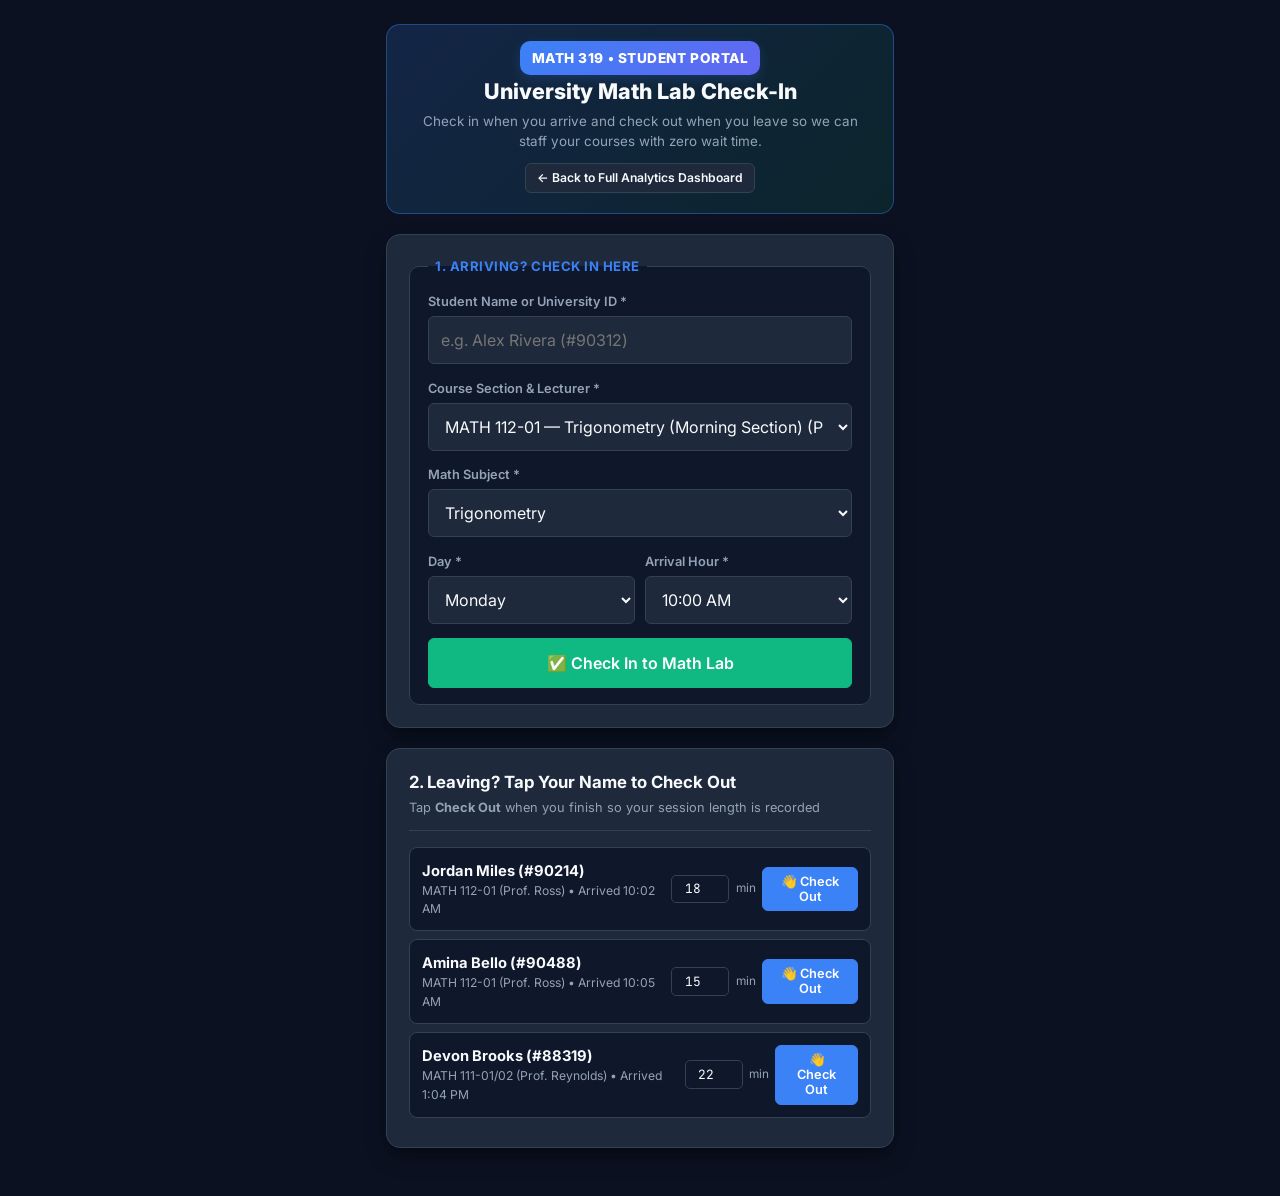
==== checkin.html @ 627056e1 "Add QR Code Check-In Kiosk tab and mobile student check-in page" ====
<!DOCTYPE html>
<html lang="en">
<head>
  <meta charset="UTF-8" />
  <meta name="viewport" content="width=device-width, initial-scale=1.0" />
  <title>Math Lab Student Check-In &amp; Check-Out — MATH 319</title>
  <link rel="preconnect" href="https://fonts.googleapis.com">
  <link rel="preconnect" href="https://fonts.gstatic.com" crossorigin>
  <link href="https://fonts.googleapis.com/css2?family=Inter:wght@400;500;600;700;800&family=JetBrains+Mono:wght@500;600;700&display=swap" rel="stylesheet">
  <link rel="stylesheet" href="styles.css" />
  <style>
    .mobile-shell {
      max-width: 540px;
      margin: 1.5rem auto 3rem;
      padding: 0 1rem;
    }
    .mobile-header-card {
      background: linear-gradient(135deg, rgba(59, 130, 246, 0.18), rgba(16, 185, 129, 0.12));
      border: 1px solid rgba(59, 130, 246, 0.4);
      border-radius: var(--radius-lg);
      padding: 1.25rem;
      margin-bottom: 1.25rem;
      text-align: center;
    }
    .mobile-header-card h1 {
      font-size: 1.35rem;
      font-weight: 800;
      margin: 0.35rem 0 0.25rem;
    }
    .mobile-header-card p {
      font-size: 0.84rem;
      color: var(--text-secondary);
      margin: 0;
    }
  </style>
</head>
<body>
  <main class="mobile-shell">
    <div class="mobile-header-card">
      <span class="brand-badge">MATH 319 &bull; STUDENT PORTAL</span>
      <h1>University Math Lab Check-In</h1>
      <p>Check in when you arrive and check out when you leave so we can staff your courses with zero wait time.</p>
      <div style="margin-top:0.75rem;">
        <a href="index.html" class="btn" style="text-decoration:none;font-size:0.76rem;padding:0.3rem 0.7rem;">
          &larr; Back to Full Analytics Dashboard
        </a>
      </div>
    </div>

    <div class="card">
      <form id="mobile-checkin-form" action="checkin.html" method="POST" novalidate>
        <fieldset class="kiosk-fieldset">
          <legend>1. Arriving? Check In Here</legend>

          <div class="kiosk-form-group">
            <label for="m-student-name">Student Name or University ID *</label>
            <input
              type="text"
              id="m-student-name"
              name="student_name"
              class="kiosk-input"
              placeholder="e.g. Alex Rivera (#90312)"
              required
              autocorrect="off"
              autocapitalize="off"
              spellcheck="false"
              enterkeyhint="next"
              aria-describedby="m-name-error"
            />
            <div id="m-name-error" class="error-msg" aria-live="polite">
              <span aria-hidden="true">❌</span> Please enter your student name or ID number.
            </div>
          </div>

          <div class="kiosk-form-group">
            <label for="m-course-select">Course Section &amp; Lecturer *</label>
            <select id="m-course-select" name="course_code" class="kiosk-input"></select>
          </div>

          <div class="kiosk-form-group">
            <label for="m-subject-select">Math Subject *</label>
            <select id="m-subject-select" name="subject" class="kiosk-input"></select>
          </div>

          <div style="display:grid;grid-template-columns:1fr 1fr;gap:0.65rem;">
            <div class="kiosk-form-group">
              <label for="m-day-select">Day *</label>
              <select id="m-day-select" name="day" class="kiosk-input">
                <option value="Monday">Monday</option>
                <option value="Tuesday">Tuesday</option>
                <option value="Wednesday">Wednesday</option>
                <option value="Thursday">Thursday</option>
              </select>
            </div>
            <div class="kiosk-form-group">
              <label for="m-hour-select">Arrival Hour *</label>
              <select id="m-hour-select" name="hour_block" class="kiosk-input"></select>
            </div>
          </div>

          <button type="submit" class="btn btn-emerald" style="width:100%;justify-content:center;min-height:50px;font-size:1rem;">
            ✅ Check In to Math Lab
          </button>
        </fieldset>
      </form>
    </div>

    <div class="card">
      <div class="card-header">
        <div class="card-title-group">
          <h2>2. Leaving? Tap Your Name to Check Out</h2>
          <p>Tap <strong>Check Out</strong> when you finish so your session length is recorded</p>
        </div>
      </div>
      <div id="m-active-list"></div>
    </div>
  </main>

  <div id="toast" class="toast-notification">Checked in!</div>

  <script src="data.js"></script>
  <script>
    (function () {
      const STORAGE_KEY = "MATH319_LAB_DASHBOARD_STATE_V1";

      function loadState() {
        try {
          const raw = localStorage.getItem(STORAGE_KEY);
          if (raw) {
            const parsed = JSON.parse(raw);
            if (parsed && parsed.tutors && parsed.hourlyArrivals) {
              if (!Array.isArray(parsed.attendanceLog)) {
                parsed.attendanceLog = JSON.parse(JSON.stringify(window.MATH_LAB_DEFAULT_DATA.attendanceLog || []));
              }
              return parsed;
            }
          }
        } catch (e) {}
        return JSON.parse(JSON.stringify(window.MATH_LAB_DEFAULT_DATA));
      }

      function saveState(state, msg) {
        try {
          localStorage.setItem(STORAGE_KEY, JSON.stringify(state));
        } catch (e) {}
        if (msg) {
          const t = document.getElementById("toast");
          t.textContent = msg;
          t.classList.add("show");
          clearTimeout(t._timer);
          t._timer = setTimeout(() => t.classList.remove("show"), 2600);
        }
      }

      let state = loadState();
      const courseSel = document.getElementById("m-course-select");
      const subSel = document.getElementById("m-subject-select");
      const hrSel = document.getElementById("m-hour-select");
      const nameInput = document.getElementById("m-student-name");
      const form = document.getElementById("mobile-checkin-form");

      // Sync aria-invalid for required field accessibility
      const syncAriaInvalid = (input) => {
        if (!input.checkValidity()) {
          input.setAttribute("aria-invalid", "true");
        } else {
          input.removeAttribute("aria-invalid");
        }
      };
      form.addEventListener("blur", e => {
        if (e.target.matches("input[required]")) syncAriaInvalid(e.target);
      }, true);
      form.addEventListener("input", e => {
        if (e.target.matches("input[required]") && e.target.checkValidity()) {
          e.target.removeAttribute("aria-invalid");
        }
      });

      function populateOptions() {
        subSel.innerHTML = state.subjects.map(s => `<option value="${s.id}">${s.name}</option>`).join("");
        hrSel.innerHTML = state.meta.operatingHours.map(h => `<option value="${h.id}" ${h.id === "10:00" ? "selected" : ""}>${h.label}</option>`).join("");
        courseSel.innerHTML = (state.classSchedule || []).map((c, idx) => {
          const profs = Array.isArray(c.lecturers) ? c.lecturers.join(", ") : "Staff";
          return `<option value="${idx}">${c.code} — ${c.title} (${profs})</option>`;
        }).join("") + `<option value="other">Other / General Walk-In</option>`;

        if (state.classSchedule && state.classSchedule[0]) {
          subSel.value = state.classSchedule[0].subject;
          hrSel.value = state.classSchedule[0].releaseHour || "10:00";
        }
      }

      courseSel.addEventListener("change", () => {
        const val = courseSel.value;
        if (val !== "other" && state.classSchedule[Number(val)]) {
          const c = state.classSchedule[Number(val)];
          subSel.value = c.subject;
          if (c.releaseHour) hrSel.value = c.releaseHour;
        }
      });

      function renderActiveList() {
        state = loadState();
        const active = (state.attendanceLog || []).filter(r => r.status === "active");
        const wrap = document.getElementById("m-active-list");
        if (active.length === 0) {
          wrap.innerHTML = `<div style="padding:1rem;text-align:center;color:var(--text-secondary);font-size:0.85rem;">No students currently checked in.</div>`;
          return;
        }
        wrap.innerHTML = active.map(r => `
          <div style="display:flex;align-items:center;justify-content:space-between;gap:0.75rem;padding:0.75rem;border:1px solid var(--border-color);border-radius:8px;margin-bottom:0.5rem;background:var(--bg-subtle);">
            <div>
              <div style="font-weight:700;font-size:0.92rem;">${r.studentName}</div>
              <div style="font-size:0.76rem;color:var(--text-secondary);">${r.courseCode} (${r.lecturer}) &bull; Arrived ${r.checkInTime}</div>
            </div>
            <div style="display:flex;align-items:center;gap:0.4rem;">
              <input type="number" class="num-input m-dur-input" data-id="${r.id}" value="${r.durationMinutes || 20}" min="1" max="180" style="width:58px;" title="Session duration (minutes)" />
              <span style="font-size:0.74rem;color:var(--text-secondary);">min</span>
              <button type="button" class="btn btn-primary m-btn-checkout" data-id="${r.id}" style="min-height:42px;padding:0.4rem 0.75rem;">
                👋 Check Out
              </button>
            </div>
          </div>
        `).join("");

        wrap.querySelectorAll(".m-btn-checkout").forEach(btn => {
          btn.addEventListener("click", e => {
            const id = e.currentTarget.getAttribute("data-id");
            const durInp = wrap.querySelector(`.m-dur-input[data-id="${id}"]`);
            const mins = durInp ? Math.max(1, parseInt(durInp.value, 10) || 20) : 20;
            const rec = state.attendanceLog.find(x => x.id === id);
            if (rec) {
              rec.status = "completed";
              rec.durationMinutes = mins;
              rec.checkOutTime = new Date().toLocaleTimeString([], { hour: "2-digit", minute: "2-digit" });
              saveState(state, `Checked out ${rec.studentName} (${mins} min session)!`);
              renderActiveList();
            }
          });
        });
      }

      form.addEventListener("submit", e => {
        e.preventDefault();
        syncAriaInvalid(nameInput);
        if (!form.checkValidity()) {
          nameInput.focus();
          return;
        }
        state = loadState();
        const cIdx = courseSel.value;
        const courseObj = (cIdx !== "other" && state.classSchedule[Number(cIdx)]) ? state.classSchedule[Number(cIdx)] : null;
        const day = document.getElementById("m-day-select").value;
        const hr = hrSel.value;
        const sub = subSel.value;
        const nowStr = new Date().toLocaleTimeString([], { hour: "2-digit", minute: "2-digit" });

        const newRec = {
          id: "chk-" + Date.now(),
          studentName: nameInput.value.trim(),
          courseCode: courseObj ? courseObj.code : "General Walk-In",
          lecturer: courseObj && Array.isArray(courseObj.lecturers) ? courseObj.lecturers.join(", ") : "Dept. Faculty",
          subject: sub,
          day: day,
          hourBlock: hr,
          checkInTime: nowStr,
          checkOutTime: null,
          durationMinutes: 20,
          status: "active"
        };

        state.attendanceLog.unshift(newRec);
        if (state.hourlyArrivals[day] && state.hourlyArrivals[day][hr]) {
          state.hourlyArrivals[day][hr][sub] = (Number(state.hourlyArrivals[day][hr][sub]) || 0) + 1;
        }
        saveState(state, `Checked in ${newRec.studentName} (+1 ${sub.toUpperCase()} arrival)!`);
        nameInput.value = "";
        nameInput.removeAttribute("aria-invalid");
        renderActiveList();
      });

      populateOptions();
      renderActiveList();
    })();
  </script>
</body>
</html>
---- styles.css ----
/* ============================================================================
 * MATH 319: MATHEMATICAL MODELING — DASHBOARD STYLESHEET (styles.css)
 * Modern, high-contrast academic analytics theme with light/dark support
 * ============================================================================ */

:root {
  --bg-body: #0b1120;
  --bg-surface: #111827;
  --bg-card: #1e293b;
  --bg-card-hover: #263449;
  --bg-subtle: #0f172a;
  --border-color: #334155;
  --border-subtle: #1e293b;
  --text-primary: #f8fafc;
  --text-secondary: #94a3b8;
  --text-muted: #64748b;
  --accent-primary: #3b82f6;
  --accent-primary-glow: rgba(59, 130, 246, 0.2);
  --accent-indigo: #6366f1;
  --accent-emerald: #10b981;
  --accent-emerald-bg: rgba(16, 185, 129, 0.14);
  --accent-amber: #f59e0b;
  --accent-amber-bg: rgba(245, 158, 11, 0.15);
  --accent-rose: #f43f5e;
  --accent-rose-bg: rgba(244, 63, 94, 0.15);
  --accent-purple: #8b5cf6;
  --shadow-card: 0 10px 25px -5px rgba(0, 0, 0, 0.4), 0 8px 10px -6px rgba(0, 0, 0, 0.25);
  --radius-lg: 14px;
  --radius-md: 10px;
  --radius-sm: 6px;
}

body.light-theme {
  --bg-body: #f1f5f9;
  --bg-surface: #ffffff;
  --bg-card: #ffffff;
  --bg-card-hover: #f8fafc;
  --bg-subtle: #f8fafc;
  --border-color: #e2e8f0;
  --border-subtle: #f1f5f9;
  --text-primary: #0f172a;
  --text-secondary: #475569;
  --text-muted: #64748b;
  --accent-primary: #2563eb;
  --accent-primary-glow: rgba(37, 99, 235, 0.12);
  --accent-emerald-bg: rgba(16, 185, 129, 0.12);
  --accent-amber-bg: rgba(245, 158, 11, 0.12);
  --accent-rose-bg: rgba(244, 63, 94, 0.12);
  --shadow-card: 0 4px 15px -2px rgba(15, 23, 42, 0.06), 0 2px 6px -1px rgba(15, 23, 42, 0.04);
}

* {
  box-sizing: border-box;
  margin: 0;
  padding: 0;
}

body {
  font-family: 'Inter', -apple-system, BlinkMacSystemFont, "Segoe UI", Roboto, sans-serif;
  background-color: var(--bg-body);
  color: var(--text-primary);
  line-height: 1.5;
  min-height: 100vh;
  transition: background-color 0.2s ease, color 0.2s ease;
}

/* Header & Top Navigation */
.top-header {
  background: var(--bg-surface);
  border-bottom: 1px solid var(--border-color);
  padding: 1rem 2rem;
  position: sticky;
  top: 0;
  z-index: 100;
  backdrop-filter: blur(12px);
}

.header-inner {
  max-width: 1480px;
  margin: 0 auto;
  display: flex;
  flex-wrap: wrap;
  justify-content: space-between;
  align-items: center;
  gap: 1rem;
}

.brand-group {
  display: flex;
  align-items: center;
  gap: 0.9rem;
}

.brand-badge {
  background: linear-gradient(135deg, var(--accent-primary), var(--accent-indigo));
  color: #fff;
  font-weight: 800;
  font-size: 0.85rem;
  padding: 0.55rem 0.75rem;
  border-radius: var(--radius-md);
  letter-spacing: 0.04em;
  box-shadow: 0 4px 12px var(--accent-primary-glow);
}

.brand-title h1 {
  font-size: 1.2rem;
  font-weight: 700;
  letter-spacing: -0.02em;
  color: var(--text-primary);
}

.brand-subtitle {
  font-size: 0.8rem;
  color: var(--text-secondary);
  display: flex;
  align-items: center;
  gap: 0.5rem;
  flex-wrap: wrap;
}

.dot-sep {
  opacity: 0.5;
}

/* Main Navigation Tabs */
.nav-tabs {
  display: flex;
  gap: 0.35rem;
  background: var(--bg-subtle);
  padding: 0.3rem;
  border-radius: var(--radius-md);
  border: 1px solid var(--border-color);
  flex-wrap: wrap;
}

.nav-tab {
  background: transparent;
  border: none;
  color: var(--text-secondary);
  font-family: inherit;
  font-size: 0.82rem;
  font-weight: 600;
  padding: 0.5rem 0.9rem;
  border-radius: var(--radius-sm);
  cursor: pointer;
  transition: all 0.15s ease;
  display: flex;
  align-items: center;
  gap: 0.4rem;
}

.nav-tab:hover {
  color: var(--text-primary);
  background: var(--bg-card-hover);
}

.nav-tab.active {
  background: var(--accent-primary);
  color: #ffffff;
  box-shadow: 0 2px 8px var(--accent-primary-glow);
}

.header-actions {
  display: flex;
  align-items: center;
  gap: 0.55rem;
}

/* Buttons */
.btn {
  font-family: inherit;
  font-size: 0.8rem;
  font-weight: 600;
  padding: 0.48rem 0.85rem;
  border-radius: var(--radius-sm);
  border: 1px solid var(--border-color);
  background: var(--bg-card);
  color: var(--text-primary);
  cursor: pointer;
  transition: all 0.15s ease;
  display: inline-flex;
  align-items: center;
  gap: 0.4rem;
}

.btn:hover {
  background: var(--bg-card-hover);
  border-color: var(--accent-primary);
}

.btn-primary {
  background: var(--accent-primary);
  border-color: var(--accent-primary);
  color: #fff;
}

.btn-primary:hover {
  background: #2563eb;
}

.btn-emerald {
  background: var(--accent-emerald);
  border-color: var(--accent-emerald);
  color: #fff;
}

.btn-emerald:hover {
  filter: brightness(1.08);
}

.btn-amber {
  background: var(--accent-amber-bg);
  border-color: var(--accent-amber);
  color: var(--accent-amber);
}

/* Global Interactive Scenario Ribbon */
.scenario-ribbon {
  background: var(--bg-subtle);
  border-bottom: 1px solid var(--border-color);
  padding: 0.75rem 2rem;
}

.scenario-inner {
  max-width: 1480px;
  margin: 0 auto;
  display: flex;
  flex-wrap: wrap;
  align-items: center;
  justify-content: space-between;
  gap: 1rem;
}

.scenario-controls {
  display: flex;
  flex-wrap: wrap;
  align-items: center;
  gap: 1.25rem;
}

.control-item {
  display: flex;
  flex-direction: column;
  gap: 0.2rem;
  min-width: 155px;
}

.control-label {
  font-size: 0.73rem;
  font-weight: 600;
  color: var(--text-secondary);
  display: flex;
  justify-content: space-between;
  align-items: center;
}

.control-val {
  font-family: 'JetBrains Mono', monospace;
  color: var(--accent-primary);
  font-weight: 700;
}

.control-item input[type="range"] {
  width: 100%;
  accent-color: var(--accent-primary);
  cursor: pointer;
}

.control-item select {
  background: var(--bg-card);
  color: var(--text-primary);
  border: 1px solid var(--border-color);
  padding: 0.32rem 0.55rem;
  border-radius: var(--radius-sm);
  font-size: 0.78rem;
  font-family: inherit;
}

.preset-pills {
  display: flex;
  align-items: center;
  gap: 0.4rem;
  flex-wrap: wrap;
}

.preset-pill {
  font-size: 0.73rem;
  font-weight: 600;
  padding: 0.35rem 0.65rem;
  border-radius: 999px;
  border: 1px solid var(--border-color);
  background: var(--bg-card);
  color: var(--text-secondary);
  cursor: pointer;
  transition: all 0.15s ease;
}

.preset-pill:hover, .preset-pill.active {
  border-color: var(--accent-primary);
  color: var(--accent-primary);
  background: var(--accent-primary-glow);
}

/* Main Content Layout */
.main-container {
  max-width: 1480px;
  margin: 0 auto;
  padding: 1.5rem 2rem 4rem;
}

.tab-panel {
  display: none;
  animation: fadeIn 0.2s ease;
}

.tab-panel.active {
  display: block;
}

@keyframes fadeIn {
  from { opacity: 0; transform: translateY(4px); }
  to { opacity: 1; transform: translateY(0); }
}

/* KPI Summary Grid */
.kpi-grid {
  display: grid;
  grid-template-columns: repeat(auto-fit, minmax(225px, 1fr));
  gap: 1rem;
  margin-bottom: 1.5rem;
}

.kpi-card {
  background: var(--bg-card);
  border: 1px solid var(--border-color);
  border-radius: var(--radius-lg);
  padding: 1.15rem 1.25rem;
  box-shadow: var(--shadow-card);
  display: flex;
  flex-direction: column;
  gap: 0.45rem;
  position: relative;
  overflow: hidden;
}

.kpi-card::before {
  content: "";
  position: absolute;
  top: 0;
  left: 0;
  width: 4px;
  height: 100%;
  background: var(--accent-primary);
}

.kpi-card.emerald::before { background: var(--accent-emerald); }
.kpi-card.amber::before { background: var(--accent-amber); }
.kpi-card.rose::before { background: var(--accent-rose); }
.kpi-card.purple::before { background: var(--accent-purple); }

.kpi-header {
  display: flex;
  justify-content: space-between;
  align-items: center;
  font-size: 0.76rem;
  font-weight: 600;
  text-transform: uppercase;
  letter-spacing: 0.04em;
  color: var(--text-secondary);
}

.kpi-comparison {
  display: flex;
  align-items: baseline;
  gap: 0.65rem;
  margin-top: 0.1rem;
}

.kpi-main-val {
  font-family: 'JetBrains Mono', monospace;
  font-size: 1.65rem;
  font-weight: 800;
  color: var(--text-primary);
}

.kpi-old-val {
  font-family: 'JetBrains Mono', monospace;
  font-size: 0.85rem;
  color: var(--text-muted);
  text-decoration: line-through;
}

.kpi-delta {
  display: inline-flex;
  align-items: center;
  font-size: 0.74rem;
  font-weight: 700;
  padding: 0.18rem 0.5rem;
  border-radius: 999px;
  width: fit-content;
}

.kpi-delta.good {
  background: var(--accent-emerald-bg);
  color: var(--accent-emerald);
}

.kpi-delta.warn {
  background: var(--accent-amber-bg);
  color: var(--accent-amber);
}

.kpi-delta.bad {
  background: var(--accent-rose-bg);
  color: var(--accent-rose);
}

.kpi-footnote {
  font-size: 0.75rem;
  color: var(--text-secondary);
}

/* Cards & Grid Layouts */
.grid-2 {
  display: grid;
  grid-template-columns: repeat(2, 1fr);
  gap: 1.25rem;
  margin-bottom: 1.25rem;
}

.grid-3 {
  display: grid;
  grid-template-columns: repeat(3, 1fr);
  gap: 1.25rem;
  margin-bottom: 1.25rem;
}

@media (max-width: 1100px) {
  .grid-2, .grid-3 {
    grid-template-columns: 1fr;
  }
}

.card {
  background: var(--bg-card);
  border: 1px solid var(--border-color);
  border-radius: var(--radius-lg);
  padding: 1.35rem;
  box-shadow: var(--shadow-card);
  margin-bottom: 1.25rem;
}

.card-header {
  display: flex;
  justify-content: space-between;
  align-items: flex-start;
  gap: 1rem;
  margin-bottom: 1rem;
  padding-bottom: 0.75rem;
  border-bottom: 1px solid var(--border-color);
  flex-wrap: wrap;
}

.card-title-group h2 {
  font-size: 1.05rem;
  font-weight: 700;
  color: var(--text-primary);
  display: flex;
  align-items: center;
  gap: 0.5rem;
}

.card-title-group p {
  font-size: 0.8rem;
  color: var(--text-secondary);
  margin-top: 0.2rem;
}

.badge {
  font-size: 0.7rem;
  font-weight: 700;
  padding: 0.2rem 0.55rem;
  border-radius: 999px;
  text-transform: uppercase;
  letter-spacing: 0.04em;
}

.badge-blue { background: var(--accent-primary-glow); color: var(--accent-primary); border: 1px solid rgba(59, 130, 246, 0.35); }
.badge-emerald { background: var(--accent-emerald-bg); color: var(--accent-emerald); border: 1px solid rgba(16, 185, 129, 0.35); }
.badge-amber { background: var(--accent-amber-bg); color: var(--accent-amber); border: 1px solid rgba(245, 158, 11, 0.35); }
.badge-rose { background: var(--accent-rose-bg); color: var(--accent-rose); border: 1px solid rgba(244, 63, 94, 0.35); }

/* Chart Containers */
.chart-box {
  position: relative;
  height: 320px;
  width: 100%;
}

.chart-box-tall {
  position: relative;
  height: 370px;
  width: 100%;
}

/* Schedule Comparison Heatmaps & Tables */
.table-wrap {
  overflow-x: auto;
  border-radius: var(--radius-md);
  border: 1px solid var(--border-color);
}

table.data-table {
  width: 100%;
  border-collapse: collapse;
  font-size: 0.82rem;
  text-align: left;
}

table.data-table th {
  background: var(--bg-subtle);
  color: var(--text-secondary);
  font-weight: 600;
  font-size: 0.74rem;
  text-transform: uppercase;
  letter-spacing: 0.04em;
  padding: 0.7rem 0.85rem;
  border-bottom: 1px solid var(--border-color);
}

table.data-table td {
  padding: 0.65rem 0.85rem;
  border-bottom: 1px solid var(--border-color);
  vertical-align: middle;
}

table.data-table tr:last-child td {
  border-bottom: none;
}

table.data-table tr:hover td {
  background: var(--bg-card-hover);
}

/* Tutor Chips & Subject Pills */
.tutor-chip-list {
  display: flex;
  flex-wrap: wrap;
  gap: 0.3rem;
}

.tutor-chip {
  font-size: 0.72rem;
  font-weight: 600;
  padding: 0.18rem 0.5rem;
  border-radius: 6px;
  background: var(--bg-subtle);
  border: 1px solid var(--border-color);
  display: inline-flex;
  align-items: center;
  gap: 0.3rem;
  cursor: pointer;
  user-select: none;
  transition: all 0.12s ease;
}

.tutor-chip.ga {
  border-left: 3px solid var(--accent-indigo);
}

.tutor-chip.ug {
  border-left: 3px solid var(--accent-emerald);
}

.tutor-chip.assigned {
  background: var(--accent-primary-glow);
  border-color: var(--accent-primary);
  color: var(--text-primary);
}

.subject-pill {
  font-size: 0.68rem;
  font-weight: 700;
  padding: 0.12rem 0.42rem;
  border-radius: 4px;
  display: inline-block;
  margin-right: 0.2rem;
  color: #fff;
}

/* Math Formula Callout Box */
.math-box {
  background: var(--bg-subtle);
  border: 1px solid var(--border-color);
  border-left: 4px solid var(--accent-indigo);
  border-radius: var(--radius-md);
  padding: 1rem 1.25rem;
  margin-bottom: 1rem;
  font-size: 0.88rem;
}

.math-box .formula-line {
  font-family: 'JetBrains Mono', monospace;
  font-size: 0.92rem;
  color: var(--accent-primary);
  margin: 0.45rem 0;
  padding: 0.5rem 0.75rem;
  background: var(--bg-card);
  border-radius: var(--radius-sm);
  display: inline-block;
}

/* Status Pill inside Schedule Grid */
.status-cell {
  display: inline-flex;
  align-items: center;
  gap: 0.3rem;
  font-family: 'JetBrains Mono', monospace;
  font-size: 0.76rem;
  font-weight: 700;
  padding: 0.2rem 0.5rem;
  border-radius: 6px;
}

.status-optimal { background: var(--accent-emerald-bg); color: var(--accent-emerald); }
.status-warning { background: var(--accent-amber-bg); color: var(--accent-amber); }
.status-critical { background: var(--accent-rose-bg); color: var(--accent-rose); }
.status-idle { background: rgba(148, 163, 184, 0.15); color: var(--text-secondary); }

/* Editable Inputs in Data Studio */
.num-input {
  width: 64px;
  background: var(--bg-subtle);
  border: 1px solid var(--border-color);
  color: var(--text-primary);
  font-family: 'JetBrains Mono', monospace;
  font-size: 0.8rem;
  padding: 0.3rem 0.45rem;
  border-radius: 5px;
  text-align: center;
}

.num-input:focus, .text-input:focus {
  outline: none;
  border-color: var(--accent-primary);
  box-shadow: 0 0 0 2px var(--accent-primary-glow);
}

.text-input {
  background: var(--bg-subtle);
  border: 1px solid var(--border-color);
  color: var(--text-primary);
  font-family: inherit;
  font-size: 0.82rem;
  padding: 0.35rem 0.6rem;
  border-radius: 5px;
}

/* Insight Banner */
.insight-banner {
  background: linear-gradient(90deg, rgba(59, 130, 246, 0.12), rgba(16, 185, 129, 0.08));
  border: 1px solid rgba(59, 130, 246, 0.3);
  border-radius: var(--radius-md);
  padding: 0.9rem 1.2rem;
  margin-bottom: 1.25rem;
  display: flex;
  align-items: center;
  justify-content: space-between;
  gap: 1rem;
  flex-wrap: wrap;
}

.insight-text {
  font-size: 0.84rem;
  color: var(--text-primary);
}

.insight-text strong {
  color: var(--accent-primary);
}

/* Toast Notification */
.toast-notification {
  position: fixed;
  bottom: 1.5rem;
  right: 1.5rem;
  background: var(--bg-card);
  border: 1px solid var(--accent-emerald);
  color: var(--text-primary);
  padding: 0.75rem 1.15rem;
  border-radius: var(--radius-md);
  box-shadow: var(--shadow-card);
  font-size: 0.83rem;
  font-weight: 600;
  z-index: 999;
  opacity: 0;
  pointer-events: none;
  transform: translateY(10px);
  transition: all 0.2s ease;
}

.toast-notification.show {
  opacity: 1;
  transform: translateY(0);
}

/* ==========================================================================
   QR CODE CHECK-IN / CHECK-OUT KIOSK & FORM VALIDATION
   ========================================================================== */
.qr-poster-box {
  background: #ffffff;
  color: #0f172a;
  border: 2px solid var(--accent-primary);
  border-radius: var(--radius-md);
  padding: 1.25rem;
  text-align: center;
  display: flex;
  flex-direction: column;
  align-items: center;
  gap: 0.65rem;
  box-shadow: 0 8px 24px rgba(15, 23, 42, 0.25);
}

.qr-poster-box svg,
.qr-poster-box img {
  display: block;
  max-width: 190px;
  height: auto;
  border-radius: 6px;
}

.kiosk-fieldset {
  border: 1px solid var(--border-color);
  border-radius: var(--radius-md);
  padding: 1rem 1.15rem;
  margin: 0;
  background: var(--bg-subtle);
}

.kiosk-fieldset legend {
  font-size: 0.82rem;
  font-weight: 700;
  color: var(--accent-primary);
  padding: 0 0.45rem;
  text-transform: uppercase;
  letter-spacing: 0.04em;
}

.kiosk-form-group {
  margin-block-end: 0.9rem;
}

.kiosk-form-group label {
  display: block;
  font-size: 0.8rem;
  font-weight: 600;
  color: var(--text-secondary);
  margin-block-end: 0.3rem;
}

.kiosk-input {
  width: 100%;
  font-size: 1rem;
  min-height: 48px;
  padding: 0.6rem 0.75rem;
  border-radius: 6px;
  background: var(--bg-card);
  border: 1px solid var(--border-color);
  color: var(--text-primary);
  font-family: inherit;
  box-sizing: border-box;
}

@media (pointer: coarse) {
  .kiosk-input {
    min-height: 52px;
  }
}

.kiosk-input:focus-visible {
  outline: 3px solid var(--accent-primary);
  outline-offset: 2px;
}

.error-msg {
  display: none;
  color: var(--accent-rose);
  font-size: 0.8rem;
  font-weight: 600;
  margin-top: 0.28rem;
}

.kiosk-input:user-invalid,
.kiosk-input.user-invalid-fallback {
  border-color: var(--accent-rose);
  background-color: var(--accent-rose-bg);
}

.kiosk-input:user-invalid + .error-msg,
.kiosk-input.user-invalid-fallback + .error-msg {
  display: block;
}
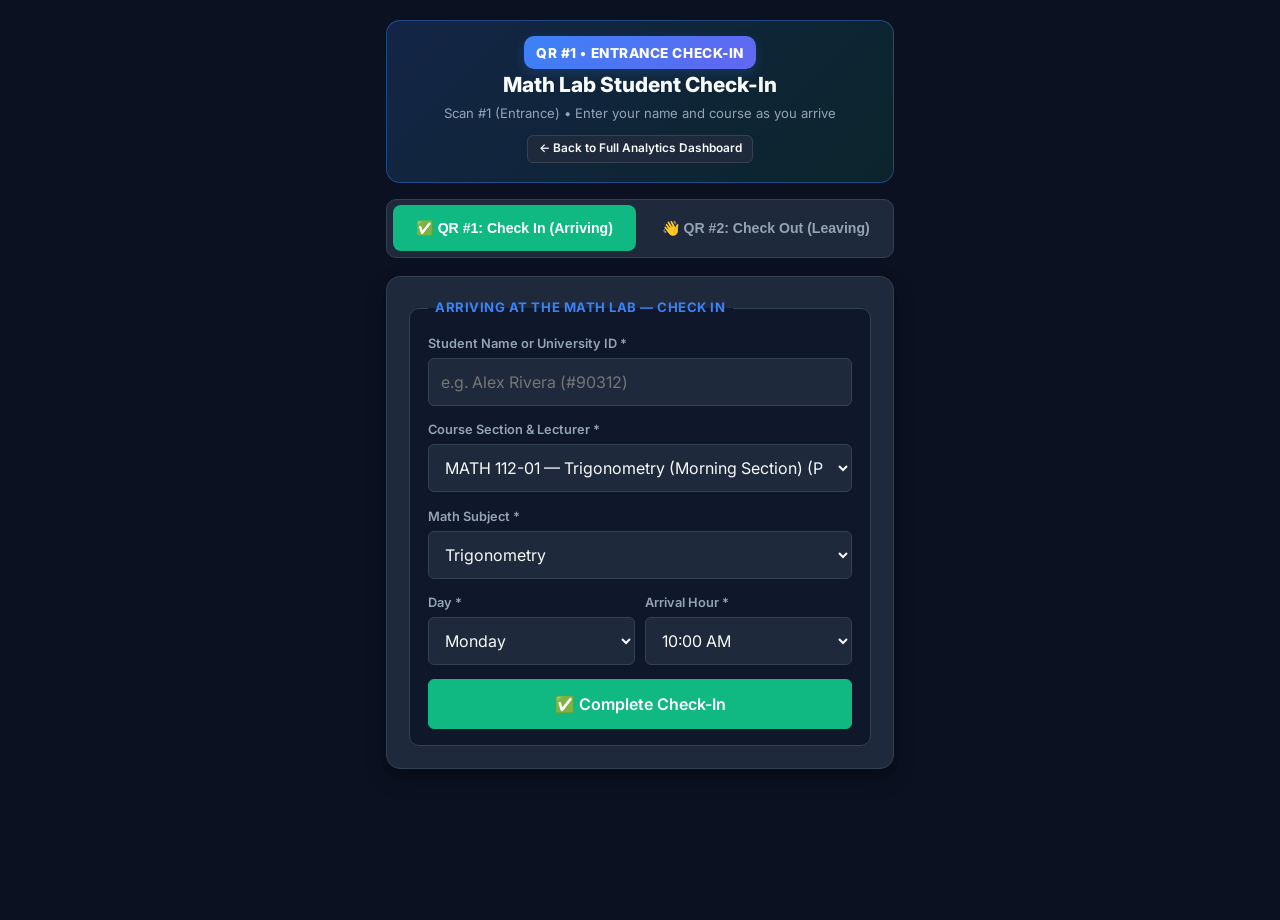
==== commit a4a8af23: "Split QR system into two separate QR codes: Check-In (#1) and Check-Out (#2)" ====
--- a/checkin.html
+++ b/checkin.html
@@ -11,46 +11,86 @@
   <style>
     .mobile-shell {
       max-width: 540px;
-      margin: 1.5rem auto 3rem;
+      margin: 1.25rem auto 3rem;
       padding: 0 1rem;
     }
     .mobile-header-card {
       background: linear-gradient(135deg, rgba(59, 130, 246, 0.18), rgba(16, 185, 129, 0.12));
       border: 1px solid rgba(59, 130, 246, 0.4);
       border-radius: var(--radius-lg);
-      padding: 1.25rem;
-      margin-bottom: 1.25rem;
+      padding: 1.15rem;
+      margin-bottom: 1rem;
       text-align: center;
     }
     .mobile-header-card h1 {
-      font-size: 1.35rem;
+      font-size: 1.3rem;
       font-weight: 800;
       margin: 0.35rem 0 0.25rem;
     }
     .mobile-header-card p {
-      font-size: 0.84rem;
+      font-size: 0.82rem;
       color: var(--text-secondary);
       margin: 0;
+    }
+    .mode-switch-bar {
+      display: grid;
+      grid-template-columns: 1fr 1fr;
+      gap: 0.5rem;
+      margin-bottom: 1.1rem;
+      background: var(--bg-card);
+      padding: 0.35rem;
+      border-radius: var(--radius-md);
+      border: 1px solid var(--border-color);
+    }
+    .mode-btn {
+      min-height: 46px;
+      border-radius: 8px;
+      border: 1px solid transparent;
+      background: transparent;
+      color: var(--text-secondary);
+      font-weight: 700;
+      font-size: 0.88rem;
+      cursor: pointer;
+      transition: all 0.15s ease;
+    }
+    .mode-btn.active-in {
+      background: var(--accent-emerald);
+      color: #fff;
+    }
+    .mode-btn.active-out {
+      background: var(--accent-primary);
+      color: #fff;
     }
   </style>
 </head>
 <body>
   <main class="mobile-shell">
     <div class="mobile-header-card">
-      <span class="brand-badge">MATH 319 &bull; STUDENT PORTAL</span>
-      <h1>University Math Lab Check-In</h1>
-      <p>Check in when you arrive and check out when you leave so we can staff your courses with zero wait time.</p>
-      <div style="margin-top:0.75rem;">
-        <a href="index.html" class="btn" style="text-decoration:none;font-size:0.76rem;padding:0.3rem 0.7rem;">
+      <span class="brand-badge" id="m-mode-badge">MATH 319 &bull; STUDENT PORTAL</span>
+      <h1 id="m-page-title">University Math Lab</h1>
+      <p id="m-page-subtitle">Quick QR Check-In &amp; Check-Out</p>
+      <div style="margin-top:0.65rem;">
+        <a href="index.html" class="btn" style="text-decoration:none;font-size:0.74rem;padding:0.28rem 0.65rem;">
           &larr; Back to Full Analytics Dashboard
         </a>
       </div>
     </div>
 
-    <div class="card">
+    <!-- Mode Switcher (Auto-selected based on QR #1 ?mode=in or QR #2 ?mode=out) -->
+    <div class="mode-switch-bar" role="tablist">
+      <button type="button" class="mode-btn active-in" id="btn-mode-in">
+        ✅ QR #1: Check In (Arriving)
+      </button>
+      <button type="button" class="mode-btn" id="btn-mode-out">
+        👋 QR #2: Check Out (Leaving)
+      </button>
+    </div>
+
+    <!-- SCREEN 1: CHECK-IN CARD (Shown when scanning QR Code #1 ?mode=in) -->
+    <div class="card" id="card-mode-in">
       <form id="mobile-checkin-form" action="checkin.html" method="POST" novalidate>
         <fieldset class="kiosk-fieldset">
-          <legend>1. Arriving? Check In Here</legend>
+          <legend>Arriving at the Math Lab — Check In</legend>
 
           <div class="kiosk-form-group">
             <label for="m-student-name">Student Name or University ID *</label>
@@ -99,18 +139,23 @@
           </div>
 
           <button type="submit" class="btn btn-emerald" style="width:100%;justify-content:center;min-height:50px;font-size:1rem;">
-            ✅ Check In to Math Lab
+            ✅ Complete Check-In
           </button>
         </fieldset>
       </form>
     </div>
 
-    <div class="card">
+    <!-- SCREEN 2: CHECK-OUT CARD (Shown when scanning QR Code #2 ?mode=out) -->
+    <div class="card" id="card-mode-out" style="display:none;">
       <div class="card-header">
         <div class="card-title-group">
-          <h2>2. Leaving? Tap Your Name to Check Out</h2>
-          <p>Tap <strong>Check Out</strong> when you finish so your session length is recorded</p>
+          <h2>Leaving the Math Lab — Tap Your Name to Check Out</h2>
+          <p>Tap <strong>👋 Check Out</strong> next to your name so your tutoring session duration is recorded</p>
         </div>
+      </div>
+      <div class="kiosk-form-group" style="margin-bottom:0.85rem;">
+        <label for="m-checkout-search">Filter by Your Name or ID (Optional)</label>
+        <input type="text" id="m-checkout-search" name="checkout_search" class="kiosk-input" placeholder="Search your name or ID..." autocorrect="off" autocapitalize="off" spellcheck="false" />
       </div>
       <div id="m-active-list"></div>
     </div>
@@ -158,6 +203,39 @@
       const hrSel = document.getElementById("m-hour-select");
       const nameInput = document.getElementById("m-student-name");
       const form = document.getElementById("mobile-checkin-form");
+      const searchOutInput = document.getElementById("m-checkout-search");
+
+      const btnModeIn = document.getElementById("btn-mode-in");
+      const btnModeOut = document.getElementById("btn-mode-out");
+      const cardIn = document.getElementById("card-mode-in");
+      const cardOut = document.getElementById("card-mode-out");
+      const pageTitle = document.getElementById("m-page-title");
+      const pageSub = document.getElementById("m-page-subtitle");
+      const modeBadge = document.getElementById("m-mode-badge");
+
+      function setMode(mode) {
+        if (mode === "out") {
+          cardIn.style.display = "none";
+          cardOut.style.display = "block";
+          btnModeIn.className = "mode-btn";
+          btnModeOut.className = "mode-btn active-out";
+          pageTitle.textContent = "Math Lab Student Check-Out";
+          pageSub.textContent = "Scan #2 (Exit) • Tap your name below to check out as you leave";
+          modeBadge.textContent = "QR #2 • EXIT CHECK-OUT";
+          renderActiveList();
+        } else {
+          cardIn.style.display = "block";
+          cardOut.style.display = "none";
+          btnModeIn.className = "mode-btn active-in";
+          btnModeOut.className = "mode-btn";
+          pageTitle.textContent = "Math Lab Student Check-In";
+          pageSub.textContent = "Scan #1 (Entrance) • Enter your name and course as you arrive";
+          modeBadge.textContent = "QR #1 • ENTRANCE CHECK-IN";
+        }
+      }
+
+      btnModeIn.addEventListener("click", () => setMode("in"));
+      btnModeOut.addEventListener("click", () => setMode("out"));
 
       // Sync aria-invalid for required field accessibility
       const syncAriaInvalid = (input) => {
@@ -201,10 +279,15 @@
 
       function renderActiveList() {
         state = loadState();
-        const active = (state.attendanceLog || []).filter(r => r.status === "active");
+        const query = (searchOutInput ? searchOutInput.value : "").trim().toLowerCase();
+        const active = (state.attendanceLog || []).filter(r => {
+          if (r.status !== "active") return false;
+          if (!query) return true;
+          return (r.studentName || "").toLowerCase().includes(query) || (r.courseCode || "").toLowerCase().includes(query);
+        });
         const wrap = document.getElementById("m-active-list");
         if (active.length === 0) {
-          wrap.innerHTML = `<div style="padding:1rem;text-align:center;color:var(--text-secondary);font-size:0.85rem;">No students currently checked in.</div>`;
+          wrap.innerHTML = `<div style="padding:1rem;text-align:center;color:var(--text-secondary);font-size:0.85rem;">No matching active students found.</div>`;
           return;
         }
         wrap.innerHTML = active.map(r => `
@@ -240,6 +323,10 @@
         });
       }
 
+      if (searchOutInput) {
+        searchOutInput.addEventListener("input", renderActiveList);
+      }
+
       form.addEventListener("submit", e => {
         e.preventDefault();
         syncAriaInvalid(nameInput);
@@ -280,7 +367,12 @@
       });
 
       populateOptions();
-      renderActiveList();
+      const params = new URLSearchParams(window.location.search);
+      if (params.get("mode") === "out") {
+        setMode("out");
+      } else {
+        setMode("in");
+      }
     })();
   </script>
 </body>
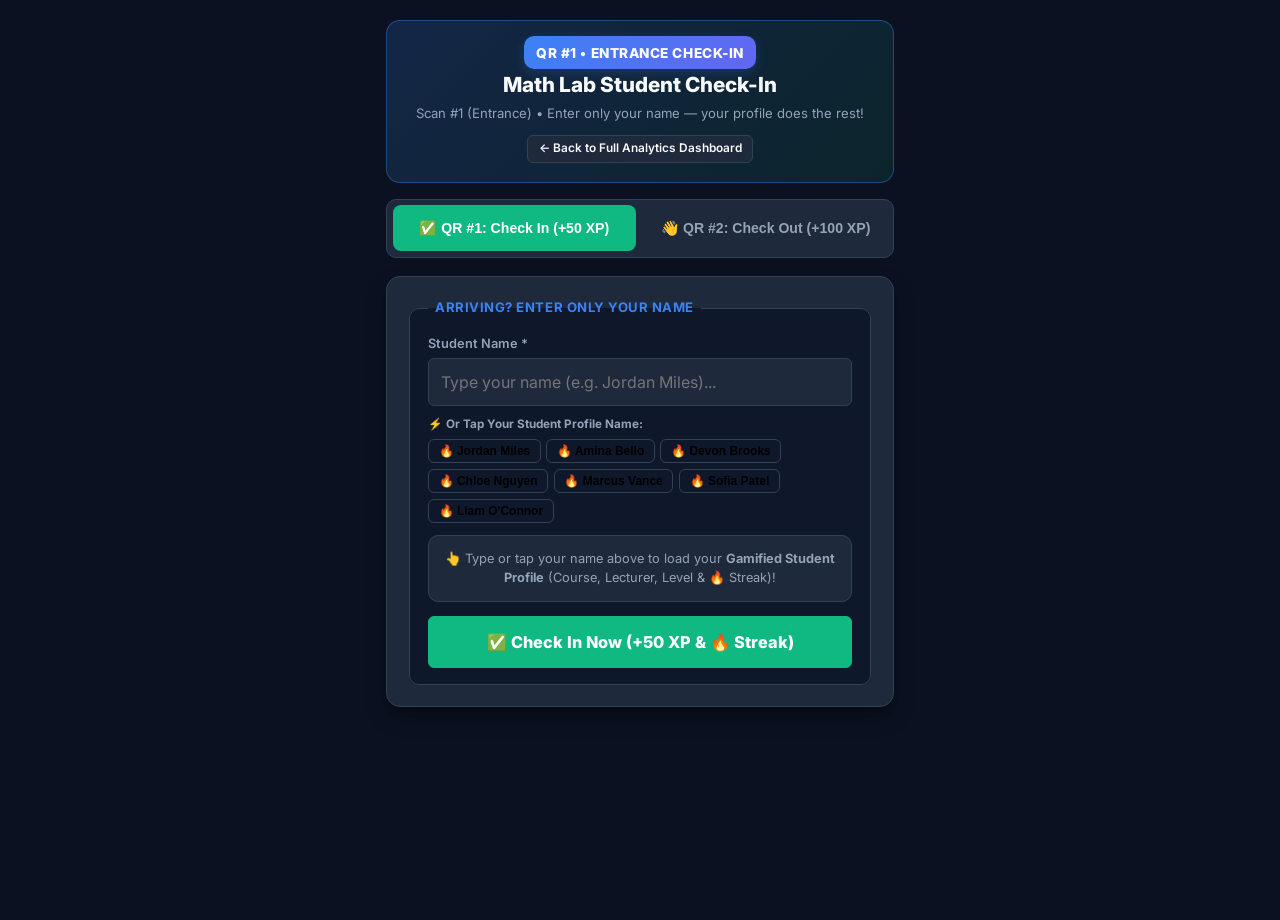
==== commit 8c683947: "Simplify QR Check-In to Student Name only and add Gamified Student Profiles" ====
--- a/checkin.html
+++ b/checkin.html
@@ -61,14 +61,28 @@
       background: var(--accent-primary);
       color: #fff;
     }
+    .xp-bar-track {
+      width: 100%;
+      height: 8px;
+      background: rgba(148, 163, 184, 0.2);
+      border-radius: 99px;
+      overflow: hidden;
+      margin-top: 0.35rem;
+    }
+    .xp-bar-fill {
+      height: 100%;
+      background: linear-gradient(90deg, #10b981, #3b82f6);
+      border-radius: 99px;
+      transition: width 0.25s ease;
+    }
   </style>
 </head>
 <body>
   <main class="mobile-shell">
     <div class="mobile-header-card">
-      <span class="brand-badge" id="m-mode-badge">MATH 319 &bull; STUDENT PORTAL</span>
+      <span class="brand-badge" id="m-mode-badge">MATH 319 &bull; GAMIFIED STUDENT PORTAL</span>
       <h1 id="m-page-title">University Math Lab</h1>
-      <p id="m-page-subtitle">Quick QR Check-In &amp; Check-Out</p>
+      <p id="m-page-subtitle">Enter only your name — your Student Profile handles the rest!</p>
       <div style="margin-top:0.65rem;">
         <a href="index.html" class="btn" style="text-decoration:none;font-size:0.74rem;padding:0.28rem 0.65rem;">
           &larr; Back to Full Analytics Dashboard
@@ -79,83 +93,67 @@
     <!-- Mode Switcher (Auto-selected based on QR #1 ?mode=in or QR #2 ?mode=out) -->
     <div class="mode-switch-bar" role="tablist">
       <button type="button" class="mode-btn active-in" id="btn-mode-in">
-        ✅ QR #1: Check In (Arriving)
+        ✅ QR #1: Check In (+50 XP)
       </button>
       <button type="button" class="mode-btn" id="btn-mode-out">
-        👋 QR #2: Check Out (Leaving)
+        👋 QR #2: Check Out (+100 XP)
       </button>
     </div>
 
-    <!-- SCREEN 1: CHECK-IN CARD (Shown when scanning QR Code #1 ?mode=in) -->
+    <!-- SCREEN 1: 1-STEP NAME-ONLY CHECK-IN CARD (QR Code #1 ?mode=in) -->
     <div class="card" id="card-mode-in">
       <form id="mobile-checkin-form" action="checkin.html" method="POST" novalidate>
         <fieldset class="kiosk-fieldset">
-          <legend>Arriving at the Math Lab — Check In</legend>
-
-          <div class="kiosk-form-group">
-            <label for="m-student-name">Student Name or University ID *</label>
+          <legend>Arriving? Enter Only Your Name</legend>
+
+          <div class="kiosk-form-group" style="margin-block-end:0.65rem;">
+            <label for="m-student-name">Student Name *</label>
             <input
               type="text"
               id="m-student-name"
               name="student_name"
+              list="m-profile-datalist"
               class="kiosk-input"
-              placeholder="e.g. Alex Rivera (#90312)"
+              placeholder="Type your name (e.g. Jordan Miles)..."
               required
-              autocorrect="off"
-              autocapitalize="off"
-              spellcheck="false"
-              enterkeyhint="next"
+              autocomplete="name"
+              enterkeyhint="done"
               aria-describedby="m-name-error"
             />
+            <datalist id="m-profile-datalist"></datalist>
             <div id="m-name-error" class="error-msg" aria-live="polite">
-              <span aria-hidden="true">❌</span> Please enter your student name or ID number.
+              <span aria-hidden="true">❌</span> Please enter your student name.
             </div>
           </div>
 
-          <div class="kiosk-form-group">
-            <label for="m-course-select">Course Section &amp; Lecturer *</label>
-            <select id="m-course-select" name="course_code" class="kiosk-input"></select>
+          <div style="margin-bottom:0.75rem;">
+            <div style="font-size:0.73rem;font-weight:700;color:var(--text-secondary);margin-bottom:0.35rem;">
+              ⚡ Or Tap Your Student Profile Name:
+            </div>
+            <div id="m-quick-profile-chips" style="display:flex;flex-wrap:wrap;gap:0.35rem;"></div>
           </div>
 
-          <div class="kiosk-form-group">
-            <label for="m-subject-select">Math Subject *</label>
-            <select id="m-subject-select" name="subject" class="kiosk-input"></select>
-          </div>
-
-          <div style="display:grid;grid-template-columns:1fr 1fr;gap:0.65rem;">
-            <div class="kiosk-form-group">
-              <label for="m-day-select">Day *</label>
-              <select id="m-day-select" name="day" class="kiosk-input">
-                <option value="Monday">Monday</option>
-                <option value="Tuesday">Tuesday</option>
-                <option value="Wednesday">Wednesday</option>
-                <option value="Thursday">Thursday</option>
-              </select>
-            </div>
-            <div class="kiosk-form-group">
-              <label for="m-hour-select">Arrival Hour *</label>
-              <select id="m-hour-select" name="hour_block" class="kiosk-input"></select>
-            </div>
-          </div>
-
-          <button type="submit" class="btn btn-emerald" style="width:100%;justify-content:center;min-height:50px;font-size:1rem;">
-            ✅ Complete Check-In
+          <!-- Gamified Student Profile Preview Card -->
+          <div id="m-profile-preview" style="margin-bottom:0.85rem;padding:0.85rem;border-radius:10px;background:var(--bg-card);border:1px solid var(--border-color);"></div>
+
+          <button type="submit" class="btn btn-emerald" style="width:100%;justify-content:center;min-height:52px;font-size:1.02rem;font-weight:800;">
+            ✅ Check In Now (+50 XP &amp; 🔥 Streak)
           </button>
         </fieldset>
       </form>
     </div>
 
-    <!-- SCREEN 2: CHECK-OUT CARD (Shown when scanning QR Code #2 ?mode=out) -->
+    <!-- SCREEN 2: 1-TAP NAME-ONLY CHECK-OUT CARD (QR Code #2 ?mode=out) -->
     <div class="card" id="card-mode-out" style="display:none;">
       <div class="card-header">
         <div class="card-title-group">
-          <h2>Leaving the Math Lab — Tap Your Name to Check Out</h2>
-          <p>Tap <strong>👋 Check Out</strong> next to your name so your tutoring session duration is recorded</p>
+          <h2>Leaving? Tap Your Name to Check Out (+100 XP)</h2>
+          <p>Tap <strong>👋 Check Out</strong> next to your name to claim your session XP and update your study streak!</p>
         </div>
       </div>
       <div class="kiosk-form-group" style="margin-bottom:0.85rem;">
-        <label for="m-checkout-search">Filter by Your Name or ID (Optional)</label>
-        <input type="text" id="m-checkout-search" name="checkout_search" class="kiosk-input" placeholder="Search your name or ID..." autocorrect="off" autocapitalize="off" spellcheck="false" />
+        <label for="m-checkout-search">Find Your Name</label>
+        <input type="text" id="m-checkout-search" name="checkout_search" class="kiosk-input" placeholder="Type your name to filter..." autocomplete="name" />
       </div>
       <div id="m-active-list"></div>
     </div>
@@ -167,21 +165,32 @@
   <script>
     (function () {
       const STORAGE_KEY = "MATH319_LAB_DASHBOARD_STATE_V1";
+      const LAST_STUDENT_KEY = "MATH319_REMEMBERED_STUDENT_NAME";
+
+      function getLevelInfo(xp) {
+        const val = Number(xp) || 0;
+        if (val >= 800) return { level: 4, title: "👑 Math Lab Legend", nextXp: 1200, pct: Math.min(100, Math.round(((val - 800) / 400) * 100)) };
+        if (val >= 450) return { level: 3, title: "⚡ Theorem Master", nextXp: 800, pct: Math.round(((val - 450) / 350) * 100) };
+        if (val >= 200) return { level: 2, title: "📐 Problem Solver", nextXp: 450, pct: Math.round(((val - 200) / 250) * 100) };
+        return { level: 1, title: "🌱 Lab Rookie", nextXp: 200, pct: Math.round((val / 200) * 100) };
+      }
 
       function loadState() {
+        const def = window.MATH_LAB_DEFAULT_DATA;
         try {
           const raw = localStorage.getItem(STORAGE_KEY);
           if (raw) {
             const parsed = JSON.parse(raw);
             if (parsed && parsed.tutors && parsed.hourlyArrivals) {
-              if (!Array.isArray(parsed.attendanceLog)) {
-                parsed.attendanceLog = JSON.parse(JSON.stringify(window.MATH_LAB_DEFAULT_DATA.attendanceLog || []));
+              if (!Array.isArray(parsed.attendanceLog)) parsed.attendanceLog = JSON.parse(JSON.stringify(def.attendanceLog || []));
+              if (!Array.isArray(parsed.studentProfiles) || parsed.studentProfiles.length === 0) {
+                parsed.studentProfiles = JSON.parse(JSON.stringify(def.studentProfiles || []));
               }
               return parsed;
             }
           }
         } catch (e) {}
-        return JSON.parse(JSON.stringify(window.MATH_LAB_DEFAULT_DATA));
+        return JSON.parse(JSON.stringify(def));
       }
 
       function saveState(state, msg) {
@@ -193,14 +202,11 @@
           t.textContent = msg;
           t.classList.add("show");
           clearTimeout(t._timer);
-          t._timer = setTimeout(() => t.classList.remove("show"), 2600);
+          t._timer = setTimeout(() => t.classList.remove("show"), 3000);
         }
       }
 
       let state = loadState();
-      const courseSel = document.getElementById("m-course-select");
-      const subSel = document.getElementById("m-subject-select");
-      const hrSel = document.getElementById("m-hour-select");
       const nameInput = document.getElementById("m-student-name");
       const form = document.getElementById("mobile-checkin-form");
       const searchOutInput = document.getElementById("m-checkout-search");
@@ -220,7 +226,7 @@
           btnModeIn.className = "mode-btn";
           btnModeOut.className = "mode-btn active-out";
           pageTitle.textContent = "Math Lab Student Check-Out";
-          pageSub.textContent = "Scan #2 (Exit) • Tap your name below to check out as you leave";
+          pageSub.textContent = "Scan #2 (Exit) • Tap your name below to claim +100 XP!";
           modeBadge.textContent = "QR #2 • EXIT CHECK-OUT";
           renderActiveList();
         } else {
@@ -229,52 +235,116 @@
           btnModeIn.className = "mode-btn active-in";
           btnModeOut.className = "mode-btn";
           pageTitle.textContent = "Math Lab Student Check-In";
-          pageSub.textContent = "Scan #1 (Entrance) • Enter your name and course as you arrive";
+          pageSub.textContent = "Scan #1 (Entrance) • Enter only your name — your profile does the rest!";
           modeBadge.textContent = "QR #1 • ENTRANCE CHECK-IN";
+          renderProfileSupport();
         }
       }
 
       btnModeIn.addEventListener("click", () => setMode("in"));
       btnModeOut.addEventListener("click", () => setMode("out"));
 
-      // Sync aria-invalid for required field accessibility
-      const syncAriaInvalid = (input) => {
-        if (!input.checkValidity()) {
-          input.setAttribute("aria-invalid", "true");
-        } else {
-          input.removeAttribute("aria-invalid");
-        }
-      };
-      form.addEventListener("blur", e => {
-        if (e.target.matches("input[required]")) syncAriaInvalid(e.target);
-      }, true);
-      form.addEventListener("input", e => {
-        if (e.target.matches("input[required]") && e.target.checkValidity()) {
-          e.target.removeAttribute("aria-invalid");
-        }
-      });
-
-      function populateOptions() {
-        subSel.innerHTML = state.subjects.map(s => `<option value="${s.id}">${s.name}</option>`).join("");
-        hrSel.innerHTML = state.meta.operatingHours.map(h => `<option value="${h.id}" ${h.id === "10:00" ? "selected" : ""}>${h.label}</option>`).join("");
-        courseSel.innerHTML = (state.classSchedule || []).map((c, idx) => {
-          const profs = Array.isArray(c.lecturers) ? c.lecturers.join(", ") : "Staff";
-          return `<option value="${idx}">${c.code} — ${c.title} (${profs})</option>`;
-        }).join("") + `<option value="other">Other / General Walk-In</option>`;
-
-        if (state.classSchedule && state.classSchedule[0]) {
-          subSel.value = state.classSchedule[0].subject;
-          hrSel.value = state.classSchedule[0].releaseHour || "10:00";
-        }
-      }
-
-      courseSel.addEventListener("change", () => {
-        const val = courseSel.value;
-        if (val !== "other" && state.classSchedule[Number(val)]) {
-          const c = state.classSchedule[Number(val)];
-          subSel.value = c.subject;
-          if (c.releaseHour) hrSel.value = c.releaseHour;
-        }
+      function findOrCreateProfile(rawName, saveIfNew) {
+        const clean = (rawName || "").trim();
+        if (!clean) return null;
+        const existing = (state.studentProfiles || []).find(p => p.name.toLowerCase() === clean.toLowerCase());
+        if (existing) return existing;
+
+        const firstClass = (state.classSchedule && state.classSchedule[0]) || {
+          code: "MATH 112-01",
+          subject: "trig",
+          lecturers: ["Prof. Ross"]
+        };
+        const newProf = {
+          name: clean,
+          courseCode: firstClass.code || "MATH 112-01",
+          subject: firstClass.subject || "trig",
+          lecturer: Array.isArray(firstClass.lecturers) ? firstClass.lecturers.join(", ") : "Prof. Ross",
+          xp: 100,
+          streak: 1,
+          visits: 1,
+          totalMinutes: 20,
+          badges: ["🌱 New Explorer"]
+        };
+        if (saveIfNew) {
+          state.studentProfiles.unshift(newProf);
+        }
+        return newProf;
+      }
+
+      function renderProfilePreview(nameVal) {
+        const previewEl = document.getElementById("m-profile-preview");
+        if (!previewEl) return;
+        const clean = (nameVal || "").trim();
+        if (!clean) {
+          previewEl.innerHTML = `
+            <div style="font-size:0.8rem;color:var(--text-secondary);text-align:center;">
+              👆 Type or tap your name above to load your <strong>Gamified Student Profile</strong> (Course, Lecturer, Level &amp; 🔥 Streak)!
+            </div>
+          `;
+          return;
+        }
+        const prof = findOrCreateProfile(clean, false);
+        const isExisting = (state.studentProfiles || []).some(p => p.name.toLowerCase() === clean.toLowerCase());
+        const lvl = getLevelInfo(prof.xp);
+        const subObj = (state.subjects || []).find(s => s.id === prof.subject) || { name: "Trigonometry", color: "#f59e0b" };
+        const badgesHtml = (prof.badges || []).map(b => `<span class="badge badge-amber" style="font-size:0.66rem;margin-right:0.25rem;">${b}</span>`).join("");
+
+        previewEl.innerHTML = `
+          <div style="display:flex;align-items:center;justify-content:space-between;gap:0.5rem;flex-wrap:wrap;">
+            <div>
+              <div style="font-weight:800;font-size:0.98rem;color:var(--text-primary);">
+                ${prof.name} ${isExisting ? '<span class="badge badge-emerald" style="font-size:0.65rem;margin-left:0.3rem;">Verified Profile</span>' : '<span class="badge badge-blue" style="font-size:0.65rem;margin-left:0.3rem;">New Profile Auto-Created</span>'}
+              </div>
+              <div style="font-size:0.77rem;color:var(--text-secondary);margin-top:0.15rem;">
+                Auto-Linked: <strong>${prof.courseCode}</strong> &bull; 👨‍🏫 ${prof.lecturer} &bull; <span class="subject-pill" style="background:${subObj.color}">${subObj.name}</span>
+              </div>
+            </div>
+            <div style="text-align:right;">
+              <div style="font-weight:800;font-size:0.82rem;color:var(--accent-primary);">${lvl.title} (Lvl ${lvl.level})</div>
+              <div style="font-size:0.74rem;color:var(--accent-amber);font-weight:700;">🔥 ${prof.streak}-Visit Streak &bull; ${prof.xp} XP</div>
+            </div>
+          </div>
+          <div class="xp-bar-track">
+            <div class="xp-bar-fill" style="width:${lvl.pct}%;"></div>
+          </div>
+          <div style="margin-top:0.45rem;">${badgesHtml}</div>
+        `;
+      }
+
+      function renderProfileSupport() {
+        state = loadState();
+        const dl = document.getElementById("m-profile-datalist");
+        if (dl) {
+          dl.innerHTML = (state.studentProfiles || []).map(p => `<option value="${p.name}">${p.courseCode} (${p.lecturer}) — Lvl ${getLevelInfo(p.xp).level}</option>`).join("");
+        }
+        const chipsWrap = document.getElementById("m-quick-profile-chips");
+        if (chipsWrap) {
+          chipsWrap.innerHTML = (state.studentProfiles || []).map(p => `
+            <button type="button" class="tutor-chip m-chip-select-student" data-name="${p.name.replace(/"/g, '&quot;')}" style="font-size:0.75rem;padding:0.25rem 0.6rem;">
+              <span>🔥 ${p.name}</span>
+            </button>
+          `).join("");
+
+          chipsWrap.querySelectorAll(".m-chip-select-student").forEach(btn => {
+            btn.addEventListener("click", e => {
+              const chosen = e.currentTarget.getAttribute("data-name");
+              nameInput.value = chosen;
+              nameInput.removeAttribute("aria-invalid");
+              renderProfilePreview(chosen);
+            });
+          });
+        }
+        const remembered = localStorage.getItem(LAST_STUDENT_KEY);
+        if (remembered && !nameInput.value) {
+          nameInput.value = remembered;
+        }
+        renderProfilePreview(nameInput.value);
+      }
+
+      nameInput.addEventListener("input", () => {
+        if (nameInput.value.trim()) nameInput.removeAttribute("aria-invalid");
+        renderProfilePreview(nameInput.value);
       });
 
       function renderActiveList() {
@@ -287,36 +357,45 @@
         });
         const wrap = document.getElementById("m-active-list");
         if (active.length === 0) {
-          wrap.innerHTML = `<div style="padding:1rem;text-align:center;color:var(--text-secondary);font-size:0.85rem;">No matching active students found.</div>`;
+          wrap.innerHTML = `<div style="padding:1rem;text-align:center;color:var(--text-secondary);font-size:0.85rem;">No active check-ins found. Switch to Check In above!</div>`;
           return;
         }
-        wrap.innerHTML = active.map(r => `
-          <div style="display:flex;align-items:center;justify-content:space-between;gap:0.75rem;padding:0.75rem;border:1px solid var(--border-color);border-radius:8px;margin-bottom:0.5rem;background:var(--bg-subtle);">
-            <div>
-              <div style="font-weight:700;font-size:0.92rem;">${r.studentName}</div>
-              <div style="font-size:0.76rem;color:var(--text-secondary);">${r.courseCode} (${r.lecturer}) &bull; Arrived ${r.checkInTime}</div>
-            </div>
-            <div style="display:flex;align-items:center;gap:0.4rem;">
-              <input type="number" class="num-input m-dur-input" data-id="${r.id}" value="${r.durationMinutes || 20}" min="1" max="180" style="width:58px;" title="Session duration (minutes)" />
-              <span style="font-size:0.74rem;color:var(--text-secondary);">min</span>
-              <button type="button" class="btn btn-primary m-btn-checkout" data-id="${r.id}" style="min-height:42px;padding:0.4rem 0.75rem;">
-                👋 Check Out
+        wrap.innerHTML = active.map(r => {
+          const prof = findOrCreateProfile(r.studentName, false);
+          const lvl = getLevelInfo(prof ? prof.xp : 150);
+          return `
+            <div style="display:flex;align-items:center;justify-content:space-between;gap:0.75rem;padding:0.8rem;border:1px solid var(--border-color);border-radius:10px;margin-bottom:0.55rem;background:var(--bg-subtle);">
+              <div>
+                <div style="font-weight:800;font-size:0.95rem;">${r.studentName} <span style="font-size:0.73rem;color:var(--accent-amber);">🔥 ${prof ? prof.streak : 1} streak</span></div>
+                <div style="font-size:0.75rem;color:var(--text-secondary);">${r.courseCode} (${r.lecturer}) &bull; In at ${r.checkInTime} &bull; ${lvl.title}</div>
+              </div>
+              <button type="button" class="btn btn-primary m-btn-checkout" data-id="${r.id}" style="min-height:46px;padding:0.45rem 0.85rem;font-weight:800;">
+                👋 Check Out (+100 XP)
               </button>
             </div>
-          </div>
-        `).join("");
+          `;
+        }).join("");
 
         wrap.querySelectorAll(".m-btn-checkout").forEach(btn => {
           btn.addEventListener("click", e => {
             const id = e.currentTarget.getAttribute("data-id");
-            const durInp = wrap.querySelector(`.m-dur-input[data-id="${id}"]`);
-            const mins = durInp ? Math.max(1, parseInt(durInp.value, 10) || 20) : 20;
             const rec = state.attendanceLog.find(x => x.id === id);
             if (rec) {
+              const mins = rec.durationMinutes || 20;
               rec.status = "completed";
               rec.durationMinutes = mins;
               rec.checkOutTime = new Date().toLocaleTimeString([], { hour: "2-digit", minute: "2-digit" });
-              saveState(state, `Checked out ${rec.studentName} (${mins} min session)!`);
+              rec.xpEarned = (rec.xpEarned || 50) + 100;
+
+              const prof = findOrCreateProfile(rec.studentName, true);
+              if (prof) {
+                prof.xp = (Number(prof.xp) || 0) + 100;
+                prof.totalMinutes = (Number(prof.totalMinutes) || 0) + mins;
+                if (prof.totalMinutes >= 100 && !(prof.badges || []).includes("⏱️ 100+ Min Club")) {
+                  prof.badges.push("⏱️ 100+ Min Club");
+                }
+              }
+              saveState(state, `🎉 Checked out ${rec.studentName}! +100 XP earned (${prof ? prof.xp : 200} total XP)!`);
               renderActiveList();
             }
           });
@@ -329,30 +408,40 @@
 
       form.addEventListener("submit", e => {
         e.preventDefault();
-        syncAriaInvalid(nameInput);
-        if (!form.checkValidity()) {
+        const rawName = (nameInput.value || "").trim();
+        if (!rawName) {
+          nameInput.setAttribute("aria-invalid", "true");
           nameInput.focus();
           return;
         }
         state = loadState();
-        const cIdx = courseSel.value;
-        const courseObj = (cIdx !== "other" && state.classSchedule[Number(cIdx)]) ? state.classSchedule[Number(cIdx)] : null;
-        const day = document.getElementById("m-day-select").value;
-        const hr = hrSel.value;
-        const sub = subSel.value;
+        const prof = findOrCreateProfile(rawName, true);
+        prof.xp = (Number(prof.xp) || 0) + 50;
+        prof.streak = (Number(prof.streak) || 0) + 1;
+        prof.visits = (Number(prof.visits) || 0) + 1;
+        if (prof.streak >= 3 && !(prof.badges || []).some(b => b.includes("Streak"))) {
+          prof.badges.push(`🔥 ${prof.streak}-Day Streak`);
+        }
+
+        // Determine release hour from student's course section in classSchedule
+        const matchedCourse = (state.classSchedule || []).find(c => c.code === prof.courseCode);
+        const day = "Monday";
+        const hr = (matchedCourse && matchedCourse.releaseHour) ? matchedCourse.releaseHour : "10:00";
+        const sub = prof.subject || "trig";
         const nowStr = new Date().toLocaleTimeString([], { hour: "2-digit", minute: "2-digit" });
 
         const newRec = {
           id: "chk-" + Date.now(),
-          studentName: nameInput.value.trim(),
-          courseCode: courseObj ? courseObj.code : "General Walk-In",
-          lecturer: courseObj && Array.isArray(courseObj.lecturers) ? courseObj.lecturers.join(", ") : "Dept. Faculty",
+          studentName: prof.name,
+          courseCode: prof.courseCode,
+          lecturer: prof.lecturer,
           subject: sub,
           day: day,
           hourBlock: hr,
           checkInTime: nowStr,
           checkOutTime: null,
           durationMinutes: 20,
+          xpEarned: 50,
           status: "active"
         };
 
@@ -360,13 +449,16 @@
         if (state.hourlyArrivals[day] && state.hourlyArrivals[day][hr]) {
           state.hourlyArrivals[day][hr][sub] = (Number(state.hourlyArrivals[day][hr][sub]) || 0) + 1;
         }
-        saveState(state, `Checked in ${newRec.studentName} (+1 ${sub.toUpperCase()} arrival)!`);
-        nameInput.value = "";
-        nameInput.removeAttribute("aria-invalid");
+
+        try {
+          localStorage.setItem(LAST_STUDENT_KEY, prof.name);
+        } catch (err) {}
+
+        saveState(state, `🎉 Welcome ${prof.name}! +50 XP & 🔥 ${prof.streak}-Visit Streak (${prof.courseCode})!`);
+        renderProfileSupport();
         renderActiveList();
       });
 
-      populateOptions();
       const params = new URLSearchParams(window.location.search);
       if (params.get("mode") === "out") {
         setMode("out");
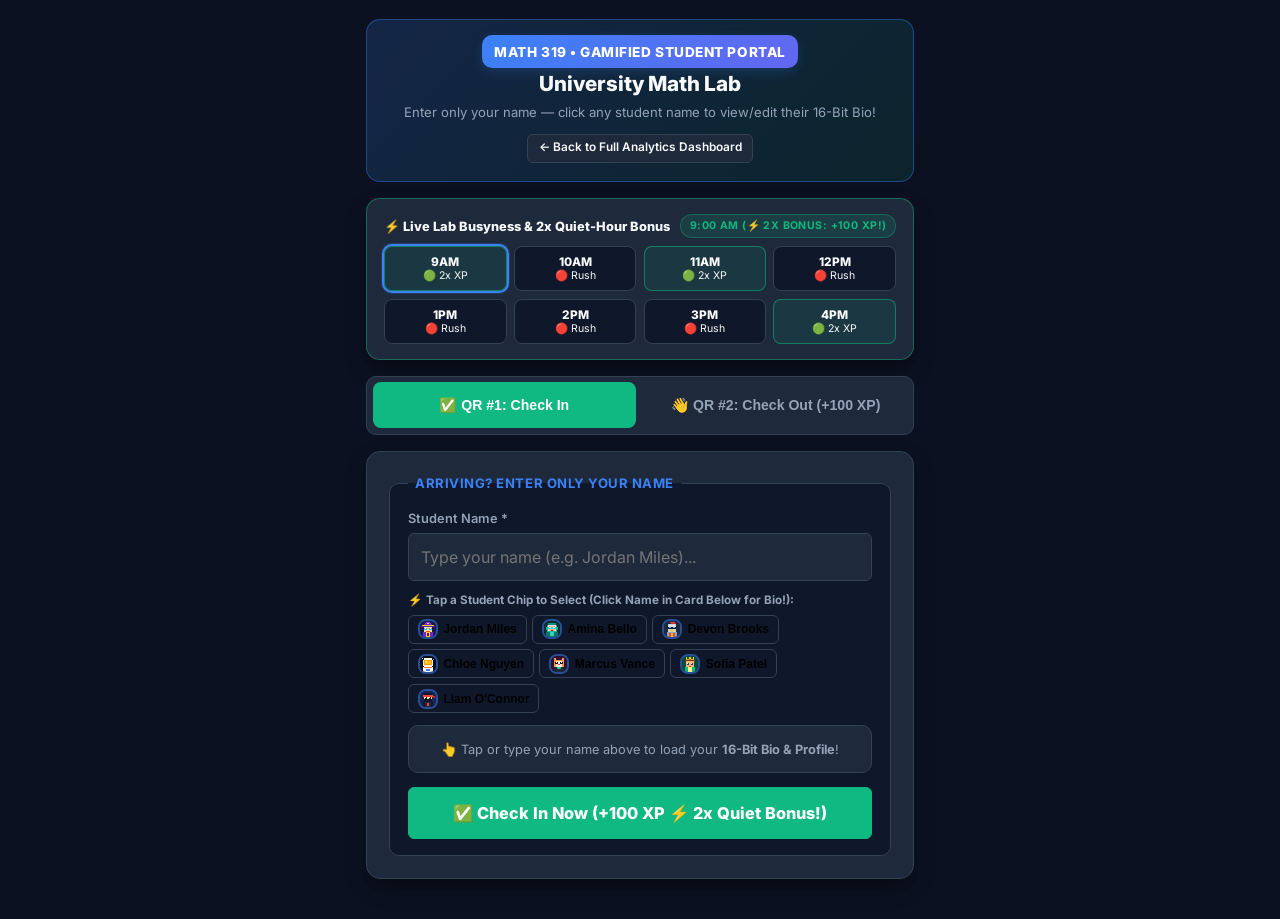
==== commit fd4a9158: "Add 2x XP Quiet-Hour Bonus, permanent student profile deletion, and 16-bit cartoon bio pop-up modal" ====
--- a/checkin.html
+++ b/checkin.html
@@ -10,8 +10,8 @@
   <link rel="stylesheet" href="styles.css" />
   <style>
     .mobile-shell {
-      max-width: 540px;
-      margin: 1.25rem auto 3rem;
+      max-width: 580px;
+      margin: 1.2rem auto 3rem;
       padding: 0 1rem;
     }
     .mobile-header-card {
@@ -36,7 +36,7 @@
       display: grid;
       grid-template-columns: 1fr 1fr;
       gap: 0.5rem;
-      margin-bottom: 1.1rem;
+      margin-bottom: 1rem;
       background: var(--bg-card);
       padding: 0.35rem;
       border-radius: var(--radius-md);
@@ -82,7 +82,7 @@
     <div class="mobile-header-card">
       <span class="brand-badge" id="m-mode-badge">MATH 319 &bull; GAMIFIED STUDENT PORTAL</span>
       <h1 id="m-page-title">University Math Lab</h1>
-      <p id="m-page-subtitle">Enter only your name — your Student Profile handles the rest!</p>
+      <p id="m-page-subtitle">Enter only your name — click any student name to view/edit their 16-Bit Bio!</p>
       <div style="margin-top:0.65rem;">
         <a href="index.html" class="btn" style="text-decoration:none;font-size:0.74rem;padding:0.28rem 0.65rem;">
           &larr; Back to Full Analytics Dashboard
@@ -90,10 +90,21 @@
       </div>
     </div>
 
+    <!-- IDEA #1: 2x DOUBLE XP QUIET-HOUR FORECAST BAR -->
+    <div class="card" style="padding:0.95rem 1.05rem;margin-bottom:1rem;border-color:rgba(16,185,129,0.45);">
+      <div style="display:flex;align-items:center;justify-content:space-between;flex-wrap:wrap;gap:0.4rem;margin-bottom:0.5rem;">
+        <div style="font-size:0.8rem;font-weight:800;color:var(--text-primary);">
+          ⚡ Live Lab Busyness &amp; 2x Quiet-Hour Bonus
+        </div>
+        <span class="badge badge-emerald" id="m-active-hr-badge" style="font-size:0.66rem;">9:00 AM (+100 XP 2x!)</span>
+      </div>
+      <div class="busyness-bar-grid" id="m-busyness-grid" style="grid-template-columns:repeat(4,1fr);"></div>
+    </div>
+
     <!-- Mode Switcher (Auto-selected based on QR #1 ?mode=in or QR #2 ?mode=out) -->
     <div class="mode-switch-bar" role="tablist">
       <button type="button" class="mode-btn active-in" id="btn-mode-in">
-        ✅ QR #1: Check In (+50 XP)
+        ✅ QR #1: Check In
       </button>
       <button type="button" class="mode-btn" id="btn-mode-out">
         👋 QR #2: Check Out (+100 XP)
@@ -128,7 +139,7 @@
 
           <div style="margin-bottom:0.75rem;">
             <div style="font-size:0.73rem;font-weight:700;color:var(--text-secondary);margin-bottom:0.35rem;">
-              ⚡ Or Tap Your Student Profile Name:
+              ⚡ Tap a Student Chip to Select (Click Name in Card Below for Bio!):
             </div>
             <div id="m-quick-profile-chips" style="display:flex;flex-wrap:wrap;gap:0.35rem;"></div>
           </div>
@@ -136,8 +147,8 @@
           <!-- Gamified Student Profile Preview Card -->
           <div id="m-profile-preview" style="margin-bottom:0.85rem;padding:0.85rem;border-radius:10px;background:var(--bg-card);border:1px solid var(--border-color);"></div>
 
-          <button type="submit" class="btn btn-emerald" style="width:100%;justify-content:center;min-height:52px;font-size:1.02rem;font-weight:800;">
-            ✅ Check In Now (+50 XP &amp; 🔥 Streak)
+          <button type="submit" id="m-submit-checkin-btn" class="btn btn-emerald" style="width:100%;justify-content:center;min-height:52px;font-size:1.02rem;font-weight:800;">
+            ✅ Check In Now (+100 XP ⚡ 2x Quiet Bonus!)
           </button>
         </fieldset>
       </form>
@@ -148,7 +159,7 @@
       <div class="card-header">
         <div class="card-title-group">
           <h2>Leaving? Tap Your Name to Check Out (+100 XP)</h2>
-          <p>Tap <strong>👋 Check Out</strong> next to your name to claim your session XP and update your study streak!</p>
+          <p>Click any student's name to view their <strong>16-Bit Bio</strong>, or tap <strong>👋 Check Out</strong> to claim +100 XP!</p>
         </div>
       </div>
       <div class="kiosk-form-group" style="margin-bottom:0.85rem;">
@@ -159,6 +170,69 @@
     </div>
   </main>
 
+  <!-- ON-SCREEN STUDENT BIO POP-UP MODAL (<dialog closedby="any">) -->
+  <dialog id="m-bio-dialog" class="bio-modal" closedby="any" aria-labelledby="m-bio-dialog-title">
+    <div class="bio-modal-inner">
+      <div style="display:flex;align-items:flex-start;justify-content:space-between;gap:1rem;margin-bottom:1rem;padding-bottom:0.85rem;border-bottom:1px solid var(--border-color);">
+        <div style="display:flex;align-items:center;gap:0.9rem;">
+          <div id="m-bio-avatar-preview"></div>
+          <div>
+            <span class="badge badge-blue" id="m-bio-level-badge">Level 1</span>
+            <h2 id="m-bio-dialog-title" style="font-size:1.25rem;font-weight:800;margin:0.25rem 0 0.1rem;">Student Bio</h2>
+            <div id="m-bio-subtitle" style="font-size:0.78rem;color:var(--text-secondary);"></div>
+          </div>
+        </div>
+        <form method="dialog">
+          <button type="submit" class="btn" value="close" style="padding:0.28rem 0.6rem;">✕ Close</button>
+        </form>
+      </div>
+
+      <form id="m-bio-form" action="checkin.html" method="POST">
+        <input type="hidden" id="m-bio-idx" value="-1" />
+        <div style="margin-bottom:0.9rem;">
+          <div style="display:flex;align-items:center;justify-content:space-between;flex-wrap:wrap;gap:0.4rem;">
+            <label style="font-size:0.78rem;font-weight:700;color:var(--text-secondary);">🕹️ 16-Bit Cartoon Avatar:</label>
+            <label class="btn" style="cursor:pointer;font-size:0.72rem;padding:0.2rem 0.55rem;">
+              📷 Upload Image
+              <input type="file" id="m-bio-custom-file" accept="image/*" style="display:none;" />
+            </label>
+          </div>
+          <div class="avatar-picker-grid" id="m-bio-avatar-grid"></div>
+        </div>
+
+        <div style="display:grid;grid-template-columns:1fr 1fr;gap:0.65rem;margin-bottom:0.65rem;">
+          <div>
+            <label for="m-bio-first" style="display:block;font-size:0.76rem;font-weight:700;color:var(--text-secondary);margin-bottom:0.2rem;">First Name *</label>
+            <input type="text" id="m-bio-first" class="text-input" required style="width:100%;font-weight:700;" />
+          </div>
+          <div>
+            <label for="m-bio-last" style="display:block;font-size:0.76rem;font-weight:700;color:var(--text-secondary);margin-bottom:0.2rem;">Last Name *</label>
+            <input type="text" id="m-bio-last" class="text-input" required style="width:100%;font-weight:700;" />
+          </div>
+        </div>
+
+        <div style="margin-bottom:0.65rem;">
+          <label for="m-bio-major" style="display:block;font-size:0.76rem;font-weight:700;color:var(--text-secondary);margin-bottom:0.2rem;">Major</label>
+          <input type="text" id="m-bio-major" class="text-input" style="width:100%;" />
+        </div>
+
+        <div style="margin-bottom:0.9rem;">
+          <label for="m-bio-hobbies" style="display:block;font-size:0.76rem;font-weight:700;color:var(--text-secondary);margin-bottom:0.2rem;">Hobbies</label>
+          <textarea id="m-bio-hobbies" class="text-input" rows="2" style="width:100%;"></textarea>
+        </div>
+
+        <div style="display:flex;align-items:center;justify-content:space-between;gap:0.5rem;padding-top:0.75rem;border-top:1px solid var(--border-color);">
+          <button type="button" id="m-bio-delete-btn" class="btn" style="color:var(--accent-rose);border-color:rgba(244,63,94,0.4);">
+            🗑️ Delete Profile Permanently
+          </button>
+          <button type="submit" class="btn btn-emerald" style="font-weight:800;">
+            💾 Save Bio
+          </button>
+        </div>
+      </form>
+    </div>
+  </dialog>
+
   <div id="toast" class="toast-notification">Checked in!</div>
 
   <script src="data.js"></script>
@@ -166,6 +240,9 @@
     (function () {
       const STORAGE_KEY = "MATH319_LAB_DASHBOARD_STATE_V1";
       const LAST_STUDENT_KEY = "MATH319_REMEMBERED_STUDENT_NAME";
+      let selectedHour = "09:00";
+      let editAvatarId = "pixel-wizard";
+      let editCustomUrl = null;
 
       function getLevelInfo(xp) {
         const val = Number(xp) || 0;
@@ -183,9 +260,17 @@
             const parsed = JSON.parse(raw);
             if (parsed && parsed.tutors && parsed.hourlyArrivals) {
               if (!Array.isArray(parsed.attendanceLog)) parsed.attendanceLog = JSON.parse(JSON.stringify(def.attendanceLog || []));
-              if (!Array.isArray(parsed.studentProfiles) || parsed.studentProfiles.length === 0) {
-                parsed.studentProfiles = JSON.parse(JSON.stringify(def.studentProfiles || []));
-              }
+              if (!Array.isArray(parsed.studentProfiles)) parsed.studentProfiles = JSON.parse(JSON.stringify(def.studentProfiles || []));
+              parsed.studentProfiles.forEach((p, i) => {
+                const dp = (def.studentProfiles || []).find(x => x.name.toLowerCase() === (p.name || "").toLowerCase());
+                const parts = (p.name || "Student").split(/\s+/);
+                if (!p.firstName) p.firstName = (dp && dp.firstName) || parts[0];
+                if (!p.lastName) p.lastName = (dp && dp.lastName) || parts.slice(1).join(" ");
+                p.name = `${p.firstName} ${p.lastName}`.trim();
+                if (!p.major) p.major = (dp && dp.major) || "Mathematics / STEM";
+                if (!p.hobbies) p.hobbies = (dp && dp.hobbies) || "Retro gaming, campus clubs";
+                if (!p.avatarId) p.avatarId = (dp && dp.avatarId) || "pixel-wizard";
+              });
               return parsed;
             }
           }
@@ -211,52 +296,64 @@
       const form = document.getElementById("mobile-checkin-form");
       const searchOutInput = document.getElementById("m-checkout-search");
 
-      const btnModeIn = document.getElementById("btn-mode-in");
-      const btnModeOut = document.getElementById("btn-mode-out");
-      const cardIn = document.getElementById("card-mode-in");
-      const cardOut = document.getElementById("card-mode-out");
-      const pageTitle = document.getElementById("m-page-title");
-      const pageSub = document.getElementById("m-page-subtitle");
-      const modeBadge = document.getElementById("m-mode-badge");
-
-      function setMode(mode) {
-        if (mode === "out") {
-          cardIn.style.display = "none";
-          cardOut.style.display = "block";
-          btnModeIn.className = "mode-btn";
-          btnModeOut.className = "mode-btn active-out";
-          pageTitle.textContent = "Math Lab Student Check-Out";
-          pageSub.textContent = "Scan #2 (Exit) • Tap your name below to claim +100 XP!";
-          modeBadge.textContent = "QR #2 • EXIT CHECK-OUT";
-          renderActiveList();
-        } else {
-          cardIn.style.display = "block";
-          cardOut.style.display = "none";
-          btnModeIn.className = "mode-btn active-in";
-          btnModeOut.className = "mode-btn";
-          pageTitle.textContent = "Math Lab Student Check-In";
-          pageSub.textContent = "Scan #1 (Entrance) • Enter only your name — your profile does the rest!";
-          modeBadge.textContent = "QR #1 • ENTRANCE CHECK-IN";
-          renderProfileSupport();
-        }
-      }
-
-      btnModeIn.addEventListener("click", () => setMode("in"));
-      btnModeOut.addEventListener("click", () => setMode("out"));
+      function isQuietHour(hr) {
+        const slot = (state.hourlyArrivals && state.hourlyArrivals.Monday && state.hourlyArrivals.Monday[hr]) || {};
+        const total = (Number(slot.alg) || 0) + (Number(slot.trig) || 0) + (Number(slot.pre) || 0) + (Number(slot.calc) || 0) + (Number(slot.stats) || 0);
+        return total <= 10;
+      }
+
+      function renderBusynessBar() {
+        const grid = document.getElementById("m-busyness-grid");
+        const badge = document.getElementById("m-active-hr-badge");
+        const submitBtn = document.getElementById("m-submit-checkin-btn");
+        const quietNow = isQuietHour(selectedHour);
+        const hrObj = state.meta.operatingHours.find(h => h.id === selectedHour) || { label: selectedHour };
+
+        if (badge) {
+          badge.className = quietNow ? "badge badge-emerald" : "badge badge-blue";
+          badge.textContent = quietNow ? `${hrObj.label} (⚡ 2x Bonus: +100 XP!)` : `${hrObj.label} (+50 XP)`;
+        }
+        if (submitBtn) {
+          submitBtn.textContent = quietNow
+            ? `✅ Check In Now (+100 XP ⚡ 2x Quiet Bonus!)`
+            : `✅ Check In Now (+50 XP & 🔥 Streak)`;
+        }
+        if (grid) {
+          grid.innerHTML = state.meta.operatingHours.map(h => {
+            const slot = (state.hourlyArrivals.Monday && state.hourlyArrivals.Monday[h.id]) || {};
+            const tot = (Number(slot.alg) || 0) + (Number(slot.trig) || 0) + (Number(slot.pre) || 0) + (Number(slot.calc) || 0) + (Number(slot.stats) || 0);
+            const q = tot <= 10;
+            return `
+              <button type="button" class="busyness-slot ${q ? 'quiet-bonus' : ''} ${h.id === selectedHour ? 'selected-hour' : ''}" data-hr="${h.id}">
+                <div style="font-weight:800;font-size:0.74rem;">${h.short.toUpperCase()}</div>
+                <div style="font-size:0.66rem;">${q ? '🟢 2x XP' : '🔴 Rush'}</div>
+              </button>
+            `;
+          }).join("");
+          grid.querySelectorAll(".busyness-slot").forEach(b => {
+            b.addEventListener("click", e => {
+              selectedHour = e.currentTarget.getAttribute("data-hr");
+              renderBusynessBar();
+              renderProfilePreview(nameInput.value);
+            });
+          });
+        }
+      }
 
       function findOrCreateProfile(rawName, saveIfNew) {
         const clean = (rawName || "").trim();
         if (!clean) return null;
         const existing = (state.studentProfiles || []).find(p => p.name.toLowerCase() === clean.toLowerCase());
         if (existing) return existing;
-
-        const firstClass = (state.classSchedule && state.classSchedule[0]) || {
-          code: "MATH 112-01",
-          subject: "trig",
-          lecturers: ["Prof. Ross"]
-        };
+        const parts = clean.split(/\s+/);
+        const firstClass = (state.classSchedule && state.classSchedule[0]) || { code: "MATH 112-01", subject: "trig", lecturers: ["Prof. Ross"] };
         const newProf = {
           name: clean,
+          firstName: parts[0] || "Student",
+          lastName: parts.slice(1).join(" ") || "",
+          major: "Mathematics / STEM",
+          hobbies: "Study groups, 16-bit retro games",
+          avatarId: "pixel-wizard",
           courseCode: firstClass.code || "MATH 112-01",
           subject: firstClass.subject || "trig",
           lecturer: Array.isArray(firstClass.lecturers) ? firstClass.lecturers.join(", ") : "Prof. Ross",
@@ -266,63 +363,172 @@
           totalMinutes: 20,
           badges: ["🌱 New Explorer"]
         };
-        if (saveIfNew) {
-          state.studentProfiles.unshift(newProf);
-        }
+        if (saveIfNew) state.studentProfiles.unshift(newProf);
         return newProf;
       }
+
+      // Bio Modal logic
+      const bioDialog = document.getElementById("m-bio-dialog");
+      if (bioDialog && !("closedBy" in HTMLDialogElement.prototype)) {
+        bioDialog.addEventListener("click", (event) => {
+          if (event.target !== bioDialog) return;
+          const rect = bioDialog.getBoundingClientRect();
+          const inside = rect.top <= event.clientY && event.clientY <= rect.top + rect.height && rect.left <= event.clientX && event.clientX <= rect.left + rect.width;
+          if (!inside) bioDialog.close();
+        });
+      }
+
+      function openBioModal(nameStr) {
+        state = loadState();
+        const clean = (nameStr || "").trim().toLowerCase();
+        let idx = (state.studentProfiles || []).findIndex(p => p.name.toLowerCase() === clean);
+        if (idx === -1 && clean) {
+          findOrCreateProfile(nameStr, true);
+          idx = 0;
+        }
+        const prof = state.studentProfiles[idx];
+        if (!prof || !bioDialog) return;
+
+        document.getElementById("m-bio-idx").value = String(idx);
+        document.getElementById("m-bio-first").value = prof.firstName || "";
+        document.getElementById("m-bio-last").value = prof.lastName || "";
+        document.getElementById("m-bio-major").value = prof.major || "";
+        document.getElementById("m-bio-hobbies").value = prof.hobbies || "";
+        editAvatarId = prof.avatarId || "pixel-wizard";
+        editCustomUrl = prof.customAvatarDataUrl || null;
+
+        const lvl = getLevelInfo(prof.xp);
+        document.getElementById("m-bio-level-badge").textContent = `${lvl.title} (${prof.xp} XP)`;
+        document.getElementById("m-bio-dialog-title").textContent = prof.name;
+        document.getElementById("m-bio-subtitle").textContent = `${prof.courseCode} • ${prof.lecturer} • 🔥 ${prof.streak} Streak`;
+
+        function refreshAvatars() {
+          document.getElementById("m-bio-avatar-preview").innerHTML = window.renderStudentAvatar({
+            name: prof.name,
+            avatarId: editAvatarId,
+            customAvatarDataUrl: editCustomUrl
+          }, 64);
+          const grid = document.getElementById("m-bio-avatar-grid");
+          grid.innerHTML = (window.PIXEL_AVATARS_16BIT || []).map(av => `
+            <button type="button" class="avatar-option-btn ${!editCustomUrl && av.id === editAvatarId ? 'selected' : ''}" data-id="${av.id}">
+              ${window.renderStudentAvatar(av.id, 38)}
+              <span>${av.label}</span>
+            </button>
+          `).join("");
+          grid.querySelectorAll(".avatar-option-btn").forEach(b => {
+            b.addEventListener("click", e => {
+              editAvatarId = e.currentTarget.getAttribute("data-id");
+              editCustomUrl = null;
+              refreshAvatars();
+            });
+          });
+        }
+        refreshAvatars();
+        bioDialog._refresh = refreshAvatars;
+        bioDialog.showModal();
+      }
+
+      document.getElementById("m-bio-custom-file").addEventListener("change", e => {
+        const f = e.target.files && e.target.files[0];
+        if (!f) return;
+        const r = new FileReader();
+        r.onload = ev => {
+          editCustomUrl = ev.target.result;
+          if (bioDialog._refresh) bioDialog._refresh();
+        };
+        r.readAsDataURL(f);
+      });
+
+      document.getElementById("m-bio-form").addEventListener("submit", e => {
+        e.preventDefault();
+        const idx = Number(document.getElementById("m-bio-idx").value);
+        const prof = state.studentProfiles[idx];
+        if (!prof) return;
+        const fName = (document.getElementById("m-bio-first").value || "").trim() || "Student";
+        const lName = (document.getElementById("m-bio-last").value || "").trim();
+        prof.firstName = fName;
+        prof.lastName = lName;
+        prof.name = `${fName} ${lName}`.trim();
+        prof.major = (document.getElementById("m-bio-major").value || "").trim();
+        prof.hobbies = (document.getElementById("m-bio-hobbies").value || "").trim();
+        prof.avatarId = editAvatarId;
+        if (editCustomUrl) prof.customAvatarDataUrl = editCustomUrl;
+        else delete prof.customAvatarDataUrl;
+
+        nameInput.value = prof.name;
+        bioDialog.close();
+        saveState(state, `💾 Saved Bio for ${prof.name}!`);
+        renderProfileSupport();
+        renderActiveList();
+      });
+
+      document.getElementById("m-bio-delete-btn").addEventListener("click", () => {
+        const idx = Number(document.getElementById("m-bio-idx").value);
+        if (idx >= 0 && state.studentProfiles[idx]) {
+          const removed = state.studentProfiles.splice(idx, 1)[0];
+          const targetLower = removed.name.toLowerCase();
+          state.attendanceLog = (state.attendanceLog || []).filter(r => (r.studentName || "").toLowerCase() !== targetLower);
+          if (nameInput.value.trim().toLowerCase() === targetLower) nameInput.value = "";
+          bioDialog.close();
+          saveState(state, `🗑️ Permanently deleted profile: ${removed.name}`);
+          renderProfileSupport();
+          renderActiveList();
+        }
+      });
 
       function renderProfilePreview(nameVal) {
         const previewEl = document.getElementById("m-profile-preview");
         if (!previewEl) return;
         const clean = (nameVal || "").trim();
         if (!clean) {
-          previewEl.innerHTML = `
-            <div style="font-size:0.8rem;color:var(--text-secondary);text-align:center;">
-              👆 Type or tap your name above to load your <strong>Gamified Student Profile</strong> (Course, Lecturer, Level &amp; 🔥 Streak)!
-            </div>
-          `;
+          previewEl.innerHTML = `<div style="font-size:0.8rem;color:var(--text-secondary);text-align:center;">👆 Tap or type your name above to load your <strong>16-Bit Bio &amp; Profile</strong>!</div>`;
           return;
         }
         const prof = findOrCreateProfile(clean, false);
-        const isExisting = (state.studentProfiles || []).some(p => p.name.toLowerCase() === clean.toLowerCase());
         const lvl = getLevelInfo(prof.xp);
-        const subObj = (state.subjects || []).find(s => s.id === prof.subject) || { name: "Trigonometry", color: "#f59e0b" };
-        const badgesHtml = (prof.badges || []).map(b => `<span class="badge badge-amber" style="font-size:0.66rem;margin-right:0.25rem;">${b}</span>`).join("");
-
+        const xpGain = isQuietHour(selectedHour) ? 100 : 50;
         previewEl.innerHTML = `
-          <div style="display:flex;align-items:center;justify-content:space-between;gap:0.5rem;flex-wrap:wrap;">
-            <div>
-              <div style="font-weight:800;font-size:0.98rem;color:var(--text-primary);">
-                ${prof.name} ${isExisting ? '<span class="badge badge-emerald" style="font-size:0.65rem;margin-left:0.3rem;">Verified Profile</span>' : '<span class="badge badge-blue" style="font-size:0.65rem;margin-left:0.3rem;">New Profile Auto-Created</span>'}
-              </div>
-              <div style="font-size:0.77rem;color:var(--text-secondary);margin-top:0.15rem;">
-                Auto-Linked: <strong>${prof.courseCode}</strong> &bull; 👨‍🏫 ${prof.lecturer} &bull; <span class="subject-pill" style="background:${subObj.color}">${subObj.name}</span>
+          <div style="display:flex;align-items:center;justify-content:space-between;gap:0.6rem;flex-wrap:wrap;">
+            <div style="display:flex;align-items:center;gap:0.65rem;">
+              ${window.renderStudentAvatar(prof, 48)}
+              <div>
+                <button type="button" class="student-bio-trigger" id="m-preview-open-bio" style="font-size:0.96rem;">
+                  <span>${prof.name}</span>
+                  <span class="badge badge-blue" style="font-size:0.62rem;">🪪 View Bio</span>
+                </button>
+                <div style="font-size:0.75rem;color:var(--text-secondary);margin-top:0.12rem;">
+                  🎓 <strong>${prof.major}</strong> &bull; <em>${prof.hobbies}</em>
+                </div>
+                <div style="font-size:0.74rem;color:var(--text-secondary);margin-top:0.1rem;">
+                  📚 <strong>${prof.courseCode}</strong> (${prof.lecturer})
+                </div>
               </div>
             </div>
             <div style="text-align:right;">
-              <div style="font-weight:800;font-size:0.82rem;color:var(--accent-primary);">${lvl.title} (Lvl ${lvl.level})</div>
-              <div style="font-size:0.74rem;color:var(--accent-amber);font-weight:700;">🔥 ${prof.streak}-Visit Streak &bull; ${prof.xp} XP</div>
+              <div style="font-weight:800;font-size:0.8rem;color:var(--accent-primary);">${lvl.title}</div>
+              <div style="font-size:0.73rem;color:var(--accent-amber);font-weight:700;">🔥 ${prof.streak} Streak &bull; ${prof.xp} XP</div>
+              <div style="font-size:0.7rem;color:var(--accent-emerald);font-weight:800;">Scan: +${xpGain} XP</div>
             </div>
           </div>
-          <div class="xp-bar-track">
-            <div class="xp-bar-fill" style="width:${lvl.pct}%;"></div>
-          </div>
-          <div style="margin-top:0.45rem;">${badgesHtml}</div>
+          <div class="xp-bar-track"><div class="xp-bar-fill" style="width:${lvl.pct}%;"></div></div>
         `;
+        const trig = document.getElementById("m-preview-open-bio");
+        if (trig) trig.addEventListener("click", () => openBioModal(prof.name));
       }
 
       function renderProfileSupport() {
         state = loadState();
+        renderBusynessBar();
         const dl = document.getElementById("m-profile-datalist");
         if (dl) {
-          dl.innerHTML = (state.studentProfiles || []).map(p => `<option value="${p.name}">${p.courseCode} (${p.lecturer}) — Lvl ${getLevelInfo(p.xp).level}</option>`).join("");
+          dl.innerHTML = (state.studentProfiles || []).map(p => `<option value="${p.name}">${p.major} • ${p.courseCode}</option>`).join("");
         }
         const chipsWrap = document.getElementById("m-quick-profile-chips");
         if (chipsWrap) {
           chipsWrap.innerHTML = (state.studentProfiles || []).map(p => `
-            <button type="button" class="tutor-chip m-chip-select-student" data-name="${p.name.replace(/"/g, '&quot;')}" style="font-size:0.75rem;padding:0.25rem 0.6rem;">
-              <span>🔥 ${p.name}</span>
+            <button type="button" class="tutor-chip m-chip-select-student" data-name="${p.name.replace(/"/g, '&quot;')}" style="font-size:0.75rem;padding:0.22rem 0.55rem;display:inline-flex;align-items:center;gap:0.35rem;">
+              ${window.renderStudentAvatar(p, 20)}
+              <span>${p.name}</span>
             </button>
           `).join("");
 
@@ -334,10 +540,6 @@
               renderProfilePreview(chosen);
             });
           });
-        }
-        const remembered = localStorage.getItem(LAST_STUDENT_KEY);
-        if (remembered && !nameInput.value) {
-          nameInput.value = remembered;
         }
         renderProfilePreview(nameInput.value);
       }
@@ -362,19 +564,27 @@
         }
         wrap.innerHTML = active.map(r => {
           const prof = findOrCreateProfile(r.studentName, false);
-          const lvl = getLevelInfo(prof ? prof.xp : 150);
           return `
             <div style="display:flex;align-items:center;justify-content:space-between;gap:0.75rem;padding:0.8rem;border:1px solid var(--border-color);border-radius:10px;margin-bottom:0.55rem;background:var(--bg-subtle);">
-              <div>
-                <div style="font-weight:800;font-size:0.95rem;">${r.studentName} <span style="font-size:0.73rem;color:var(--accent-amber);">🔥 ${prof ? prof.streak : 1} streak</span></div>
-                <div style="font-size:0.75rem;color:var(--text-secondary);">${r.courseCode} (${r.lecturer}) &bull; In at ${r.checkInTime} &bull; ${lvl.title}</div>
+              <div style="display:flex;align-items:center;gap:0.6rem;">
+                ${window.renderStudentAvatar(prof, 38)}
+                <div>
+                  <button type="button" class="student-bio-trigger m-active-bio-btn" data-name="${r.studentName.replace(/"/g, '&quot;')}">
+                    <span>${r.studentName}</span>
+                  </button>
+                  <div style="font-size:0.74rem;color:var(--text-secondary);">${r.courseCode} (${r.lecturer}) &bull; In at ${r.checkInTime}</div>
+                </div>
               </div>
-              <button type="button" class="btn btn-primary m-btn-checkout" data-id="${r.id}" style="min-height:46px;padding:0.45rem 0.85rem;font-weight:800;">
+              <button type="button" class="btn btn-primary m-btn-checkout" data-id="${r.id}" style="min-height:44px;padding:0.4rem 0.8rem;font-weight:800;">
                 👋 Check Out (+100 XP)
               </button>
             </div>
           `;
         }).join("");
+
+        wrap.querySelectorAll(".m-active-bio-btn").forEach(b => {
+          b.addEventListener("click", e => openBioModal(e.currentTarget.getAttribute("data-name")));
+        });
 
         wrap.querySelectorAll(".m-btn-checkout").forEach(btn => {
           btn.addEventListener("click", e => {
@@ -386,25 +596,42 @@
               rec.durationMinutes = mins;
               rec.checkOutTime = new Date().toLocaleTimeString([], { hour: "2-digit", minute: "2-digit" });
               rec.xpEarned = (rec.xpEarned || 50) + 100;
-
               const prof = findOrCreateProfile(rec.studentName, true);
               if (prof) {
                 prof.xp = (Number(prof.xp) || 0) + 100;
                 prof.totalMinutes = (Number(prof.totalMinutes) || 0) + mins;
-                if (prof.totalMinutes >= 100 && !(prof.badges || []).includes("⏱️ 100+ Min Club")) {
-                  prof.badges.push("⏱️ 100+ Min Club");
-                }
               }
-              saveState(state, `🎉 Checked out ${rec.studentName}! +100 XP earned (${prof ? prof.xp : 200} total XP)!`);
+              saveState(state, `🎉 Checked out ${rec.studentName}! +100 XP earned!`);
               renderActiveList();
             }
           });
         });
       }
 
-      if (searchOutInput) {
-        searchOutInput.addEventListener("input", renderActiveList);
-      }
+      if (searchOutInput) searchOutInput.addEventListener("input", renderActiveList);
+
+      const btnModeIn = document.getElementById("btn-mode-in");
+      const btnModeOut = document.getElementById("btn-mode-out");
+      const cardIn = document.getElementById("card-mode-in");
+      const cardOut = document.getElementById("card-mode-out");
+
+      function setMode(mode) {
+        if (mode === "out") {
+          cardIn.style.display = "none";
+          cardOut.style.display = "block";
+          btnModeIn.className = "mode-btn";
+          btnModeOut.className = "mode-btn active-out";
+          renderActiveList();
+        } else {
+          cardIn.style.display = "block";
+          cardOut.style.display = "none";
+          btnModeIn.className = "mode-btn active-in";
+          btnModeOut.className = "mode-btn";
+          renderProfileSupport();
+        }
+      }
+      btnModeIn.addEventListener("click", () => setMode("in"));
+      btnModeOut.addEventListener("click", () => setMode("out"));
 
       form.addEventListener("submit", e => {
         e.preventDefault();
@@ -416,21 +643,21 @@
         }
         state = loadState();
         const prof = findOrCreateProfile(rawName, true);
-        prof.xp = (Number(prof.xp) || 0) + 50;
+        const quietBonus = isQuietHour(selectedHour);
+        const xpGain = quietBonus ? 100 : 50;
+        prof.xp = (Number(prof.xp) || 0) + xpGain;
         prof.streak = (Number(prof.streak) || 0) + 1;
         prof.visits = (Number(prof.visits) || 0) + 1;
-        if (prof.streak >= 3 && !(prof.badges || []).some(b => b.includes("Streak"))) {
-          prof.badges.push(`🔥 ${prof.streak}-Day Streak`);
-        }
-
-        // Determine release hour from student's course section in classSchedule
-        const matchedCourse = (state.classSchedule || []).find(c => c.code === prof.courseCode);
+        if (quietBonus && !(prof.badges || []).includes("⚡ 2x Quiet-Hour Strategist")) {
+          prof.badges.push("⚡ 2x Quiet-Hour Strategist");
+        }
+
         const day = "Monday";
-        const hr = (matchedCourse && matchedCourse.releaseHour) ? matchedCourse.releaseHour : "10:00";
+        const hr = selectedHour || "09:00";
         const sub = prof.subject || "trig";
         const nowStr = new Date().toLocaleTimeString([], { hour: "2-digit", minute: "2-digit" });
 
-        const newRec = {
+        state.attendanceLog.unshift({
           id: "chk-" + Date.now(),
           studentName: prof.name,
           courseCode: prof.courseCode,
@@ -441,30 +668,20 @@
           checkInTime: nowStr,
           checkOutTime: null,
           durationMinutes: 20,
-          xpEarned: 50,
+          xpEarned: xpGain,
           status: "active"
-        };
-
-        state.attendanceLog.unshift(newRec);
+        });
+
         if (state.hourlyArrivals[day] && state.hourlyArrivals[day][hr]) {
           state.hourlyArrivals[day][hr][sub] = (Number(state.hourlyArrivals[day][hr][sub]) || 0) + 1;
         }
-
-        try {
-          localStorage.setItem(LAST_STUDENT_KEY, prof.name);
-        } catch (err) {}
-
-        saveState(state, `🎉 Welcome ${prof.name}! +50 XP & 🔥 ${prof.streak}-Visit Streak (${prof.courseCode})!`);
+        saveState(state, `🎉 Checked in ${prof.name}! +${xpGain} XP ${quietBonus ? "(⚡ 2x Quiet Bonus!)" : ""}!`);
         renderProfileSupport();
-        renderActiveList();
       });
 
       const params = new URLSearchParams(window.location.search);
-      if (params.get("mode") === "out") {
-        setMode("out");
-      } else {
-        setMode("in");
-      }
+      if (params.get("mode") === "out") setMode("out");
+      else setMode("in");
     })();
   </script>
 </body>
--- a/styles.css
+++ b/styles.css
@@ -801,4 +801,134 @@
   display: block;
 }
 
-
+/* ==========================================================================
+   2X DOUBLE XP QUIET-HOUR BUSYNESS FORECAST BAR
+   ========================================================================== */
+.busyness-bar-grid {
+  display: grid;
+  grid-template-columns: repeat(8, 1fr);
+  gap: 0.45rem;
+}
+
+@media (max-width: 900px) {
+  .busyness-bar-grid {
+    grid-template-columns: repeat(4, 1fr);
+  }
+}
+
+.busyness-slot {
+  background: var(--bg-subtle);
+  border: 1px solid var(--border-color);
+  border-radius: 8px;
+  padding: 0.5rem 0.4rem;
+  text-align: center;
+  cursor: pointer;
+  transition: all 0.15s ease;
+  color: var(--text-primary);
+  font-family: inherit;
+}
+
+.busyness-slot:hover {
+  transform: translateY(-2px);
+  border-color: var(--accent-primary);
+}
+
+.busyness-slot.selected-hour {
+  outline: 2px solid var(--accent-primary);
+  box-shadow: 0 0 0 3px var(--accent-primary-glow);
+}
+
+.busyness-slot.quiet-bonus {
+  border-color: rgba(16, 185, 129, 0.55);
+  background: rgba(16, 185, 129, 0.1);
+}
+
+/* ==========================================================================
+   STUDENT BIO MODAL DIALOG (<dialog closedby="any">) & 16-BIT AVATAR PICKER
+   ========================================================================== */
+dialog.bio-modal {
+  background: var(--bg-card);
+  color: var(--text-primary);
+  border: 2px solid var(--accent-primary);
+  border-radius: var(--radius-lg);
+  padding: 0;
+  max-width: 620px;
+  width: 92vw;
+  box-shadow: 0 24px 60px rgba(0, 0, 0, 0.65);
+  margin: auto;
+}
+
+dialog.bio-modal::backdrop {
+  background-color: rgba(2, 6, 23, 0.72);
+  backdrop-filter: blur(4px);
+}
+
+.bio-modal-inner {
+  padding: 1.35rem 1.5rem;
+}
+
+.avatar-picker-grid {
+  display: grid;
+  grid-template-columns: repeat(4, 1fr);
+  gap: 0.5rem;
+  margin-top: 0.45rem;
+}
+
+@media (max-width: 520px) {
+  .avatar-picker-grid {
+    grid-template-columns: repeat(2, 1fr);
+  }
+}
+
+.avatar-option-btn {
+  display: flex;
+  flex-direction: column;
+  align-items: center;
+  gap: 0.3rem;
+  padding: 0.45rem 0.35rem;
+  border-radius: 8px;
+  border: 1px solid var(--border-color);
+  background: var(--bg-subtle);
+  color: var(--text-secondary);
+  font-size: 0.7rem;
+  font-weight: 600;
+  cursor: pointer;
+  transition: all 0.14s ease;
+}
+
+.avatar-option-btn:hover {
+  border-color: var(--accent-primary);
+  color: var(--text-primary);
+}
+
+.avatar-option-btn.selected {
+  border: 2px solid var(--accent-emerald);
+  background: var(--accent-emerald-bg);
+  color: var(--text-primary);
+}
+
+.student-bio-trigger {
+  background: none;
+  border: none;
+  padding: 0;
+  color: var(--text-primary);
+  font-weight: 700;
+  font-size: inherit;
+  font-family: inherit;
+  cursor: pointer;
+  display: inline-flex;
+  align-items: center;
+  gap: 0.45rem;
+  text-align: left;
+  text-decoration: underline;
+  text-decoration-color: rgba(59, 130, 246, 0.5);
+  text-underline-offset: 3px;
+}
+
+.student-bio-trigger:hover {
+  color: var(--accent-primary);
+  text-decoration-color: var(--accent-primary);
+}
+
+
+
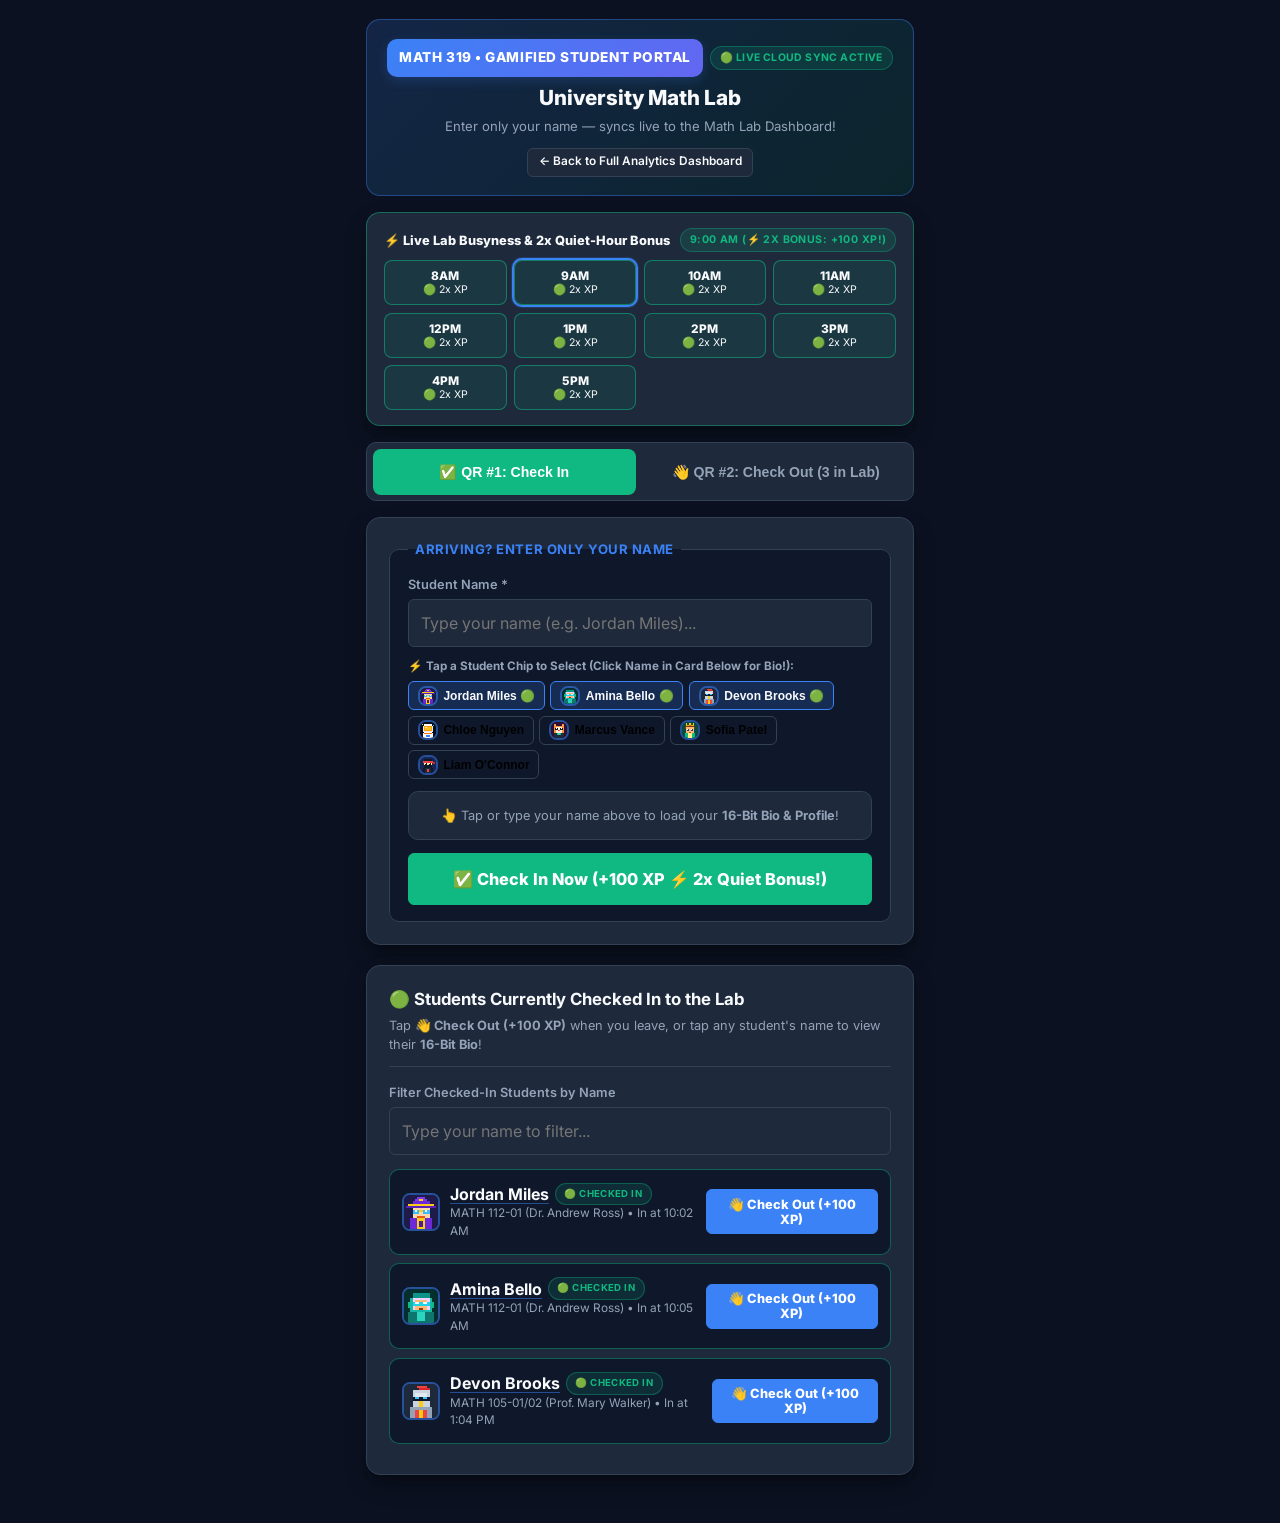
==== commit 865aae5c: "Update mathematical engine and UI to exact M/M/c Erlang-C and Shift Template model from Osuntuyi_Pro" ====
--- a/checkin.html
+++ b/checkin.html
@@ -75,20 +75,37 @@
       border-radius: 99px;
       transition: width 0.25s ease;
     }
+    .checked-in-success-banner {
+      background: rgba(16, 185, 129, 0.14);
+      border: 2px solid var(--accent-emerald);
+      border-radius: var(--radius-md);
+      padding: 1rem 1.1rem;
+      margin-bottom: 1rem;
+      display: none;
+    }
+    .checked-in-success-banner.visible {
+      display: block;
+    }
   </style>
 </head>
 <body>
   <main class="mobile-shell">
     <div class="mobile-header-card">
-      <span class="brand-badge" id="m-mode-badge">MATH 319 &bull; GAMIFIED STUDENT PORTAL</span>
+      <div style="display:flex;align-items:center;justify-content:center;gap:0.45rem;flex-wrap:wrap;">
+        <span class="brand-badge" id="m-mode-badge">MATH 319 &bull; GAMIFIED STUDENT PORTAL</span>
+        <span class="badge badge-emerald" id="m-live-sync-indicator" style="font-size:0.65rem;">🟢 Live Cloud Sync Active</span>
+      </div>
       <h1 id="m-page-title">University Math Lab</h1>
-      <p id="m-page-subtitle">Enter only your name — click any student name to view/edit their 16-Bit Bio!</p>
+      <p id="m-page-subtitle">Enter only your name — syncs live to the Math Lab Dashboard!</p>
       <div style="margin-top:0.65rem;">
         <a href="index.html" class="btn" style="text-decoration:none;font-size:0.74rem;padding:0.28rem 0.65rem;">
           &larr; Back to Full Analytics Dashboard
         </a>
       </div>
     </div>
+
+    <!-- LIVE CHECKED-IN CONFIRMATION BANNER ON MOBILE -->
+    <div id="m-checked-in-banner" class="checked-in-success-banner" role="status" aria-live="polite"></div>
 
     <!-- IDEA #1: 2x DOUBLE XP QUIET-HOUR FORECAST BAR -->
     <div class="card" style="padding:0.95rem 1.05rem;margin-bottom:1rem;border-color:rgba(16,185,129,0.45);">
@@ -107,7 +124,7 @@
         ✅ QR #1: Check In
       </button>
       <button type="button" class="mode-btn" id="btn-mode-out">
-        👋 QR #2: Check Out (+100 XP)
+        👋 QR #2: Check Out (<span id="m-active-count-pill">3</span> in Lab)
       </button>
     </div>
 
@@ -154,16 +171,16 @@
       </form>
     </div>
 
-    <!-- SCREEN 2: 1-TAP NAME-ONLY CHECK-OUT CARD (QR Code #2 ?mode=out) -->
-    <div class="card" id="card-mode-out" style="display:none;">
+    <!-- ALWAYS-VISIBLE LIVE BOARD OF STUDENTS CURRENTLY CHECKED IN -->
+    <div class="card" id="card-mode-out">
       <div class="card-header">
         <div class="card-title-group">
-          <h2>Leaving? Tap Your Name to Check Out (+100 XP)</h2>
-          <p>Click any student's name to view their <strong>16-Bit Bio</strong>, or tap <strong>👋 Check Out</strong> to claim +100 XP!</p>
+          <h2>🟢 Students Currently Checked In to the Lab</h2>
+          <p>Tap <strong>👋 Check Out (+100 XP)</strong> when you leave, or tap any student's name to view their <strong>16-Bit Bio</strong>!</p>
         </div>
       </div>
       <div class="kiosk-form-group" style="margin-bottom:0.85rem;">
-        <label for="m-checkout-search">Find Your Name</label>
+        <label for="m-checkout-search">Filter Checked-In Students by Name</label>
         <input type="text" id="m-checkout-search" name="checkout_search" class="kiosk-input" placeholder="Type your name to filter..." autocomplete="name" />
       </div>
       <div id="m-active-list"></div>
@@ -240,9 +257,29 @@
     (function () {
       const STORAGE_KEY = "MATH319_LAB_DASHBOARD_STATE_V1";
       const LAST_STUDENT_KEY = "MATH319_REMEMBERED_STUDENT_NAME";
+      // Real-time Cross-Device Sync Channel (Phone <-> Laptop Dashboard)
+      const SYNC_TOPIC = "emu_math319_lab_yusuf_2026_v2";
+      const SYNC_URL = "https://ntfy.sh/" + SYNC_TOPIC;
+      const DEVICE_ID = "mob-" + Math.random().toString(36).slice(2, 9);
+      let seenEventIds = new Set();
+
       let selectedHour = "09:00";
       let editAvatarId = "pixel-wizard";
       let editCustomUrl = null;
+
+      function broadcastCloudSync(actionType, payload) {
+        try {
+          fetch(SYNC_URL, {
+            method: "POST",
+            body: JSON.stringify({
+              sender: DEVICE_ID,
+              ts: Date.now(),
+              action: actionType,
+              payload: payload
+            })
+          }).catch(() => {});
+        } catch (e) {}
+      }
 
       function getLevelInfo(xp) {
         const val = Number(xp) || 0;
@@ -261,7 +298,7 @@
             if (parsed && parsed.tutors && parsed.hourlyArrivals) {
               if (!Array.isArray(parsed.attendanceLog)) parsed.attendanceLog = JSON.parse(JSON.stringify(def.attendanceLog || []));
               if (!Array.isArray(parsed.studentProfiles)) parsed.studentProfiles = JSON.parse(JSON.stringify(def.studentProfiles || []));
-              parsed.studentProfiles.forEach((p, i) => {
+              parsed.studentProfiles.forEach((p) => {
                 const dp = (def.studentProfiles || []).find(x => x.name.toLowerCase() === (p.name || "").toLowerCase());
                 const parts = (p.name || "Student").split(/\s+/);
                 if (!p.firstName) p.firstName = (dp && dp.firstName) || parts[0];
@@ -287,7 +324,7 @@
           t.textContent = msg;
           t.classList.add("show");
           clearTimeout(t._timer);
-          t._timer = setTimeout(() => t.classList.remove("show"), 3000);
+          t._timer = setTimeout(() => t.classList.remove("show"), 3200);
         }
       }
 
@@ -300,6 +337,41 @@
         const slot = (state.hourlyArrivals && state.hourlyArrivals.Monday && state.hourlyArrivals.Monday[hr]) || {};
         const total = (Number(slot.alg) || 0) + (Number(slot.trig) || 0) + (Number(slot.pre) || 0) + (Number(slot.calc) || 0) + (Number(slot.stats) || 0);
         return total <= 10;
+      }
+
+      function renderCheckedInBanner(rec, prof) {
+        const banner = document.getElementById("m-checked-in-banner");
+        if (!banner || !rec) return;
+        const lvl = getLevelInfo(prof ? prof.xp : 150);
+        banner.classList.add("visible");
+        banner.innerHTML = `
+          <div style="display:flex;align-items:center;justify-content:space-between;gap:0.75rem;flex-wrap:wrap;">
+            <div style="display:flex;align-items:center;gap:0.7rem;">
+              ${window.renderStudentAvatar(prof || "pixel-wizard", 48)}
+              <div>
+                <div style="font-size:0.72rem;font-weight:800;color:var(--accent-emerald);text-transform:uppercase;letter-spacing:0.04em;">
+                  ✅ YOU ARE CHECKED IN! (Synced to Lab Dashboard)
+                </div>
+                <div style="font-size:1.05rem;font-weight:800;color:var(--text-primary);margin-top:0.1rem;">
+                  ${rec.studentName} &bull; <span style="color:var(--accent-amber);">🔥 ${prof ? prof.streak : 1} Streak</span>
+                </div>
+                <div style="font-size:0.77rem;color:var(--text-secondary);">
+                  ${rec.courseCode} (${rec.lecturer}) &bull; Checked in at ${rec.checkInTime} &bull; +${rec.xpEarned} XP earned!
+                </div>
+              </div>
+            </div>
+            <button type="button" class="btn btn-primary" id="m-banner-checkout-now" data-id="${rec.id}" style="min-height:44px;font-weight:800;">
+              👋 Tap to Check Out (+100 XP)
+            </button>
+          </div>
+        `;
+        const outBtn = document.getElementById("m-banner-checkout-now");
+        if (outBtn) {
+          outBtn.addEventListener("click", () => {
+            performCheckoutById(rec.id);
+            banner.classList.remove("visible");
+          });
+        }
       }
 
       function renderBusynessBar() {
@@ -346,7 +418,7 @@
         const existing = (state.studentProfiles || []).find(p => p.name.toLowerCase() === clean.toLowerCase());
         if (existing) return existing;
         const parts = clean.split(/\s+/);
-        const firstClass = (state.classSchedule && state.classSchedule[0]) || { code: "MATH 112-01", subject: "trig", lecturers: ["Prof. Ross"] };
+        const firstClass = (state.classSchedule && state.classSchedule[0]) || { code: "MATH 112-01", subject: "trig", lecturers: ["Dr. Andrew Ross"] };
         const newProf = {
           name: clean,
           firstName: parts[0] || "Student",
@@ -356,7 +428,7 @@
           avatarId: "pixel-wizard",
           courseCode: firstClass.code || "MATH 112-01",
           subject: firstClass.subject || "trig",
-          lecturer: Array.isArray(firstClass.lecturers) ? firstClass.lecturers.join(", ") : "Prof. Ross",
+          lecturer: Array.isArray(firstClass.lecturers) ? firstClass.lecturers.join(", ") : "Dr. Andrew Ross",
           xp: 100,
           streak: 1,
           visits: 1,
@@ -458,6 +530,7 @@
         nameInput.value = prof.name;
         bioDialog.close();
         saveState(state, `💾 Saved Bio for ${prof.name}!`);
+        broadcastCloudSync("bio_update", { profile: prof });
         renderProfileSupport();
         renderActiveList();
       });
@@ -471,6 +544,7 @@
           if (nameInput.value.trim().toLowerCase() === targetLower) nameInput.value = "";
           bioDialog.close();
           saveState(state, `🗑️ Permanently deleted profile: ${removed.name}`);
+          broadcastCloudSync("delete_profile", { name: removed.name });
           renderProfileSupport();
           renderActiveList();
         }
@@ -487,6 +561,8 @@
         const prof = findOrCreateProfile(clean, false);
         const lvl = getLevelInfo(prof.xp);
         const xpGain = isQuietHour(selectedHour) ? 100 : 50;
+        const isAlreadyActive = (state.attendanceLog || []).some(r => r.status === "active" && (r.studentName || "").toLowerCase() === prof.name.toLowerCase());
+
         previewEl.innerHTML = `
           <div style="display:flex;align-items:center;justify-content:space-between;gap:0.6rem;flex-wrap:wrap;">
             <div style="display:flex;align-items:center;gap:0.65rem;">
@@ -496,6 +572,7 @@
                   <span>${prof.name}</span>
                   <span class="badge badge-blue" style="font-size:0.62rem;">🪪 View Bio</span>
                 </button>
+                ${isAlreadyActive ? '<span class="badge badge-emerald" style="font-size:0.62rem;margin-left:0.25rem;">🟢 Currently Checked In</span>' : ''}
                 <div style="font-size:0.75rem;color:var(--text-secondary);margin-top:0.12rem;">
                   🎓 <strong>${prof.major}</strong> &bull; <em>${prof.hobbies}</em>
                 </div>
@@ -525,12 +602,15 @@
         }
         const chipsWrap = document.getElementById("m-quick-profile-chips");
         if (chipsWrap) {
-          chipsWrap.innerHTML = (state.studentProfiles || []).map(p => `
-            <button type="button" class="tutor-chip m-chip-select-student" data-name="${p.name.replace(/"/g, '&quot;')}" style="font-size:0.75rem;padding:0.22rem 0.55rem;display:inline-flex;align-items:center;gap:0.35rem;">
-              ${window.renderStudentAvatar(p, 20)}
-              <span>${p.name}</span>
-            </button>
-          `).join("");
+          chipsWrap.innerHTML = (state.studentProfiles || []).map(p => {
+            const isAct = (state.attendanceLog || []).some(r => r.status === "active" && (r.studentName || "").toLowerCase() === p.name.toLowerCase());
+            return `
+              <button type="button" class="tutor-chip m-chip-select-student ${isAct ? 'assigned' : ''}" data-name="${p.name.replace(/"/g, '&quot;')}" style="font-size:0.75rem;padding:0.22rem 0.55rem;display:inline-flex;align-items:center;gap:0.35rem;">
+                ${window.renderStudentAvatar(p, 20)}
+                <span>${p.name} ${isAct ? '🟢' : ''}</span>
+              </button>
+            `;
+          }).join("");
 
           chipsWrap.querySelectorAll(".m-chip-select-student").forEach(btn => {
             btn.addEventListener("click", e => {
@@ -549,29 +629,56 @@
         renderProfilePreview(nameInput.value);
       });
 
+      function performCheckoutById(id) {
+        state = loadState();
+        const rec = state.attendanceLog.find(x => x.id === id);
+        if (rec) {
+          const mins = rec.durationMinutes || 20;
+          rec.status = "completed";
+          rec.durationMinutes = mins;
+          rec.checkOutTime = new Date().toLocaleTimeString([], { hour: "2-digit", minute: "2-digit" });
+          rec.xpEarned = (rec.xpEarned || 50) + 100;
+          const prof = findOrCreateProfile(rec.studentName, true);
+          if (prof) {
+            prof.xp = (Number(prof.xp) || 0) + 100;
+            prof.totalMinutes = (Number(prof.totalMinutes) || 0) + mins;
+          }
+          saveState(state, `🎉 Checked out ${rec.studentName}! +100 XP earned!`);
+          broadcastCloudSync("checkout", { recordId: rec.id, studentName: rec.studentName, checkOutTime: rec.checkOutTime, durationMinutes: mins });
+          renderProfileSupport();
+          renderActiveList();
+        }
+      }
+
       function renderActiveList() {
         state = loadState();
+        const allActive = (state.attendanceLog || []).filter(r => r.status === "active");
+        const countPill = document.getElementById("m-active-count-pill");
+        if (countPill) countPill.textContent = String(allActive.length);
+
         const query = (searchOutInput ? searchOutInput.value : "").trim().toLowerCase();
-        const active = (state.attendanceLog || []).filter(r => {
-          if (r.status !== "active") return false;
+        const active = allActive.filter(r => {
           if (!query) return true;
           return (r.studentName || "").toLowerCase().includes(query) || (r.courseCode || "").toLowerCase().includes(query);
         });
         const wrap = document.getElementById("m-active-list");
         if (active.length === 0) {
-          wrap.innerHTML = `<div style="padding:1rem;text-align:center;color:var(--text-secondary);font-size:0.85rem;">No active check-ins found. Switch to Check In above!</div>`;
+          wrap.innerHTML = `<div style="padding:1rem;text-align:center;color:var(--text-secondary);font-size:0.85rem;">No active check-ins found. Check in above!</div>`;
           return;
         }
         wrap.innerHTML = active.map(r => {
           const prof = findOrCreateProfile(r.studentName, false);
           return `
-            <div style="display:flex;align-items:center;justify-content:space-between;gap:0.75rem;padding:0.8rem;border:1px solid var(--border-color);border-radius:10px;margin-bottom:0.55rem;background:var(--bg-subtle);">
+            <div style="display:flex;align-items:center;justify-content:space-between;gap:0.75rem;padding:0.8rem;border:1px solid rgba(16,185,129,0.45);border-radius:10px;margin-bottom:0.55rem;background:var(--bg-subtle);">
               <div style="display:flex;align-items:center;gap:0.6rem;">
                 ${window.renderStudentAvatar(prof, 38)}
                 <div>
-                  <button type="button" class="student-bio-trigger m-active-bio-btn" data-name="${r.studentName.replace(/"/g, '&quot;')}">
-                    <span>${r.studentName}</span>
-                  </button>
+                  <div style="display:flex;align-items:center;gap:0.35rem;flex-wrap:wrap;">
+                    <button type="button" class="student-bio-trigger m-active-bio-btn" data-name="${r.studentName.replace(/"/g, '&quot;')}">
+                      <span>${r.studentName}</span>
+                    </button>
+                    <span class="badge badge-emerald" style="font-size:0.6rem;">🟢 Checked In</span>
+                  </div>
                   <div style="font-size:0.74rem;color:var(--text-secondary);">${r.courseCode} (${r.lecturer}) &bull; In at ${r.checkInTime}</div>
                 </div>
               </div>
@@ -589,21 +696,7 @@
         wrap.querySelectorAll(".m-btn-checkout").forEach(btn => {
           btn.addEventListener("click", e => {
             const id = e.currentTarget.getAttribute("data-id");
-            const rec = state.attendanceLog.find(x => x.id === id);
-            if (rec) {
-              const mins = rec.durationMinutes || 20;
-              rec.status = "completed";
-              rec.durationMinutes = mins;
-              rec.checkOutTime = new Date().toLocaleTimeString([], { hour: "2-digit", minute: "2-digit" });
-              rec.xpEarned = (rec.xpEarned || 50) + 100;
-              const prof = findOrCreateProfile(rec.studentName, true);
-              if (prof) {
-                prof.xp = (Number(prof.xp) || 0) + 100;
-                prof.totalMinutes = (Number(prof.totalMinutes) || 0) + mins;
-              }
-              saveState(state, `🎉 Checked out ${rec.studentName}! +100 XP earned!`);
-              renderActiveList();
-            }
+            performCheckoutById(id);
           });
         });
       }
@@ -624,10 +717,11 @@
           renderActiveList();
         } else {
           cardIn.style.display = "block";
-          cardOut.style.display = "none";
+          cardOut.style.display = "block"; // Always show active checked-in students below the check-in form too!
           btnModeIn.className = "mode-btn active-in";
           btnModeOut.className = "mode-btn";
           renderProfileSupport();
+          renderActiveList();
         }
       }
       btnModeIn.addEventListener("click", () => setMode("in"));
@@ -657,7 +751,7 @@
         const sub = prof.subject || "trig";
         const nowStr = new Date().toLocaleTimeString([], { hour: "2-digit", minute: "2-digit" });
 
-        state.attendanceLog.unshift({
+        const newRec = {
           id: "chk-" + Date.now(),
           studentName: prof.name,
           courseCode: prof.courseCode,
@@ -670,14 +764,65 @@
           durationMinutes: 20,
           xpEarned: xpGain,
           status: "active"
-        });
-
+        };
+
+        state.attendanceLog.unshift(newRec);
         if (state.hourlyArrivals[day] && state.hourlyArrivals[day][hr]) {
           state.hourlyArrivals[day][hr][sub] = (Number(state.hourlyArrivals[day][hr][sub]) || 0) + 1;
         }
+        try {
+          localStorage.setItem(LAST_STUDENT_KEY, prof.name);
+        } catch (err) {}
+
         saveState(state, `🎉 Checked in ${prof.name}! +${xpGain} XP ${quietBonus ? "(⚡ 2x Quiet Bonus!)" : ""}!`);
+        broadcastCloudSync("checkin", { record: newRec, profile: prof });
+        renderCheckedInBanner(newRec, prof);
         renderProfileSupport();
+        renderActiveList();
       });
+
+      // Subscribe to cross-device sync so phone & laptop stay in sync
+      function handleRemoteMessage(msgObj) {
+        if (!msgObj || !msgObj.id || seenEventIds.has(msgObj.id)) return;
+        seenEventIds.add(msgObj.id);
+        try {
+          const data = JSON.parse(msgObj.message || "{}");
+          if (!data || data.sender === DEVICE_ID) return;
+          state = loadState();
+          if (data.action === "checkin" && data.payload && data.payload.record) {
+            const rec = data.payload.record;
+            if (!state.attendanceLog.some(r => r.id === rec.id)) {
+              state.attendanceLog.unshift(rec);
+              const p = data.payload.profile;
+              if (p) {
+                const existing = state.studentProfiles.find(x => x.name.toLowerCase() === p.name.toLowerCase());
+                if (existing) Object.assign(existing, p);
+                else state.studentProfiles.unshift(p);
+              }
+              saveState(state);
+              renderProfileSupport();
+              renderActiveList();
+            }
+          } else if (data.action === "checkout" && data.payload) {
+            const rec = state.attendanceLog.find(r => r.id === data.payload.recordId || (r.status === "active" && r.studentName === data.payload.studentName));
+            if (rec && rec.status === "active") {
+              rec.status = "completed";
+              rec.checkOutTime = data.payload.checkOutTime || "Done";
+              rec.durationMinutes = data.payload.durationMinutes || 20;
+              saveState(state);
+              renderProfileSupport();
+              renderActiveList();
+            }
+          }
+        } catch (err) {}
+      }
+
+      try {
+        const es = new EventSource(SYNC_URL + "/sse");
+        es.onmessage = (e) => {
+          try { handleRemoteMessage(JSON.parse(e.data)); } catch (err) {}
+        };
+      } catch (e) {}
 
       const params = new URLSearchParams(window.location.search);
       if (params.get("mode") === "out") setMode("out");
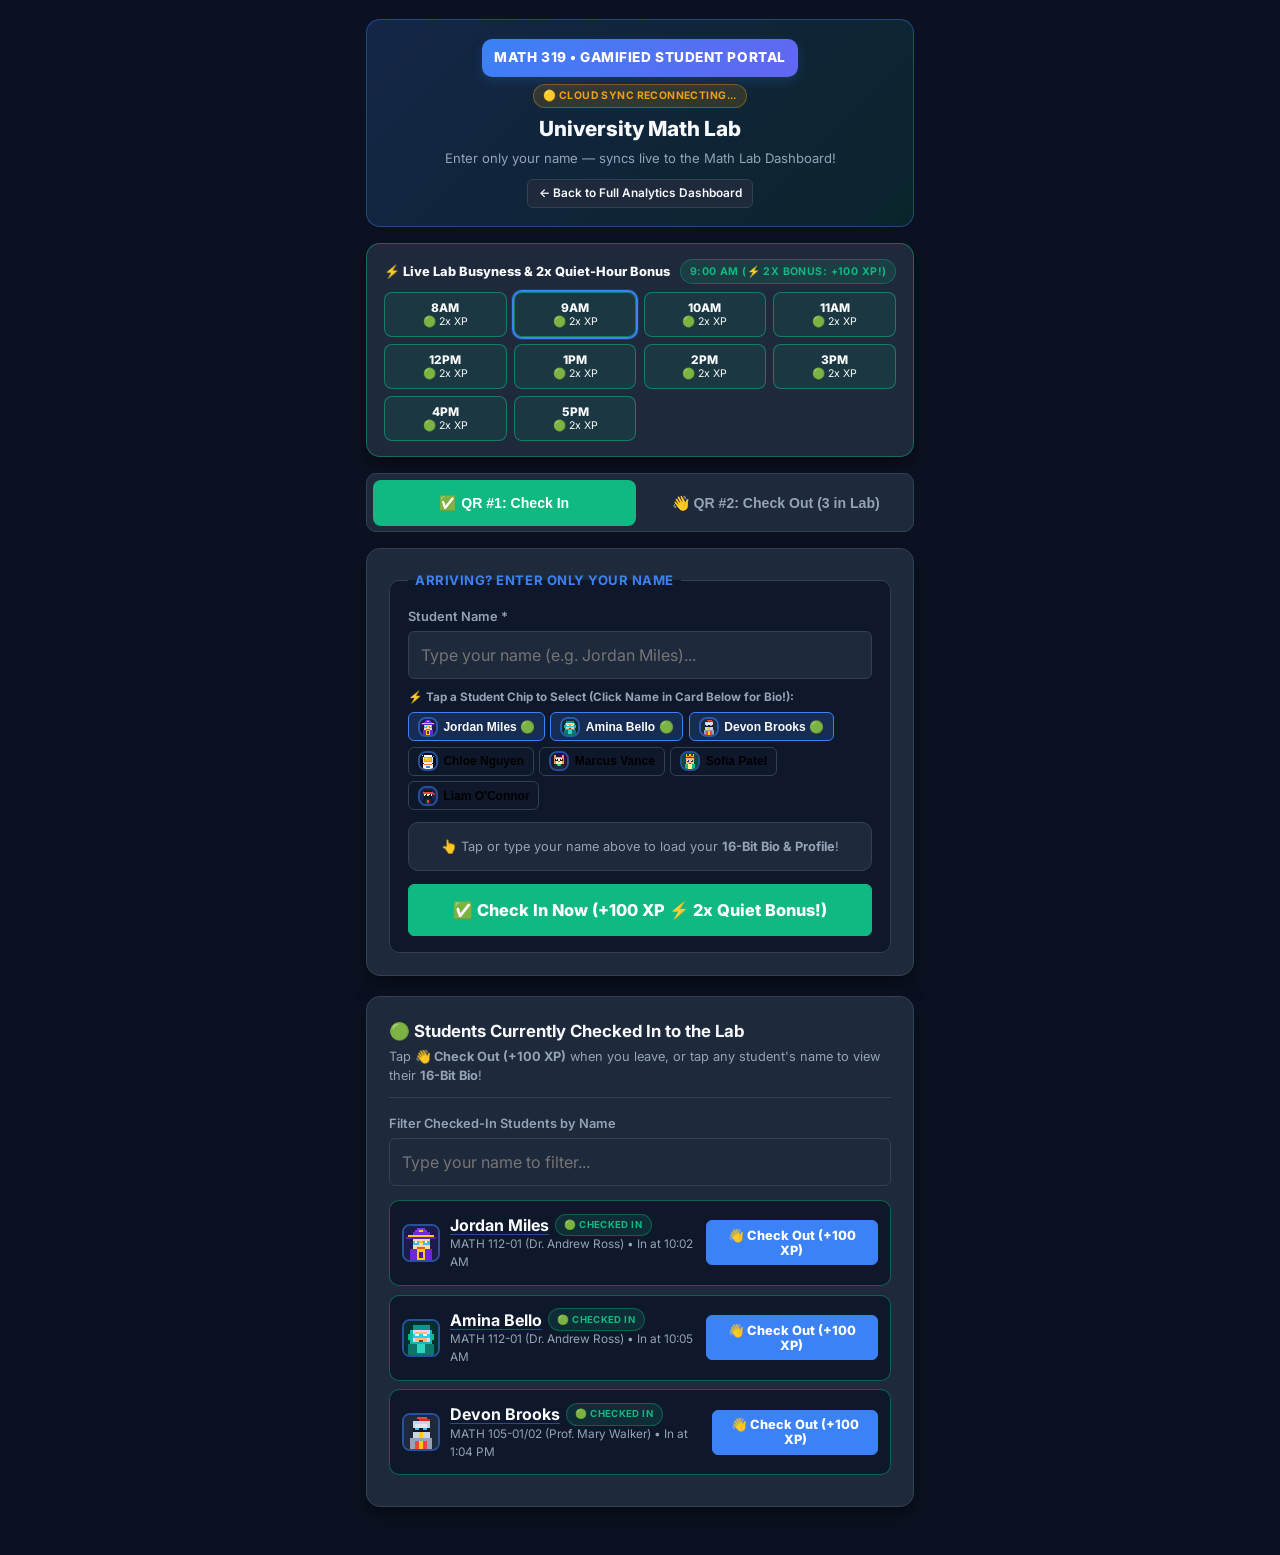
==== commit f5394162: "Fix zero-lag QR codes and implement real-time mobile check-in and check-out cloud sync" ====
--- a/checkin.html
+++ b/checkin.html
@@ -255,28 +255,42 @@
   <script src="data.js"></script>
   <script>
     (function () {
-      const STORAGE_KEY = "MATH319_LAB_DASHBOARD_STATE_V1";
+      const STORAGE_KEY = "MATH319_LAB_DASHBOARD_STATE_V2_ERLANG";
       const LAST_STUDENT_KEY = "MATH319_REMEMBERED_STUDENT_NAME";
       // Real-time Cross-Device Sync Channel (Phone <-> Laptop Dashboard)
       const SYNC_TOPIC = "emu_math319_lab_yusuf_2026_v2";
       const SYNC_URL = "https://ntfy.sh/" + SYNC_TOPIC;
       const DEVICE_ID = "mob-" + Math.random().toString(36).slice(2, 9);
       let seenEventIds = new Set();
+      let broadcastChannel = null;
+      try {
+        if (typeof BroadcastChannel === "function") {
+          broadcastChannel = new BroadcastChannel("emu_math319_sync");
+        }
+      } catch (e) {}
 
       let selectedHour = "09:00";
       let editAvatarId = "pixel-wizard";
       let editCustomUrl = null;
 
       function broadcastCloudSync(actionType, payload) {
+        const msgBody = {
+          sender: DEVICE_ID,
+          ts: Date.now(),
+          action: actionType,
+          payload: payload
+        };
+        if (broadcastChannel) {
+          try { broadcastChannel.postMessage(msgBody); } catch (e) {}
+        }
         try {
           fetch(SYNC_URL, {
             method: "POST",
-            body: JSON.stringify({
-              sender: DEVICE_ID,
-              ts: Date.now(),
-              action: actionType,
-              payload: payload
-            })
+            headers: {
+              "Title": "EMU Math Lab Mobile Event",
+              "Priority": "high"
+            },
+            body: JSON.stringify(msgBody)
           }).catch(() => {});
         } catch (e) {}
       }
@@ -292,7 +306,10 @@
       function loadState() {
         const def = window.MATH_LAB_DEFAULT_DATA;
         try {
-          const raw = localStorage.getItem(STORAGE_KEY);
+          let raw = localStorage.getItem(STORAGE_KEY);
+          if (!raw) {
+            raw = localStorage.getItem("MATH319_LAB_DASHBOARD_STATE_V1");
+          }
           if (raw) {
             const parsed = JSON.parse(raw);
             if (parsed && parsed.tutors && parsed.hourlyArrivals) {
@@ -781,48 +798,119 @@
         renderActiveList();
       });
 
-      // Subscribe to cross-device sync so phone & laptop stay in sync
+      // Live Cloud Sync Indicator helper
+      function updateSyncStatus(connected) {
+        const badge = document.getElementById("m-live-sync-indicator");
+        if (!badge) return;
+        if (connected) {
+          badge.className = "badge badge-emerald";
+          badge.textContent = "🟢 Live Cloud Sync: Connected (Real-Time)";
+        } else {
+          badge.className = "badge badge-amber";
+          badge.textContent = "🟡 Cloud Sync Reconnecting...";
+        }
+      }
+
+      function handleRemoteData(data) {
+        if (!data || data.sender === DEVICE_ID) return;
+        state = loadState();
+        if (data.action === "checkin" && data.payload && data.payload.record) {
+          const rec = data.payload.record;
+          if (!state.attendanceLog.some(r => r.id === rec.id)) {
+            state.attendanceLog.unshift(rec);
+            const p = data.payload.profile;
+            if (p) {
+              const existing = state.studentProfiles.find(x => x.name.toLowerCase() === p.name.toLowerCase());
+              if (existing) Object.assign(existing, p);
+              else state.studentProfiles.unshift(p);
+            }
+            saveState(state);
+            renderProfileSupport();
+            renderActiveList();
+          }
+        } else if (data.action === "checkout" && data.payload) {
+          const rec = state.attendanceLog.find(r => r.id === data.payload.recordId || (r.status === "active" && (r.studentName || "").toLowerCase() === (data.payload.studentName || "").toLowerCase()));
+          if (rec && rec.status === "active") {
+            rec.status = "completed";
+            rec.checkOutTime = data.payload.checkOutTime || "Done";
+            rec.durationMinutes = data.payload.durationMinutes || 20;
+            saveState(state);
+            renderProfileSupport();
+            renderActiveList();
+          }
+        } else if (data.action === "bio_update" && data.payload && data.payload.profile) {
+          const p = data.payload.profile;
+          const existing = state.studentProfiles.find(x => x.name.toLowerCase() === p.name.toLowerCase());
+          if (existing) Object.assign(existing, p);
+          else state.studentProfiles.unshift(p);
+          saveState(state);
+          renderProfileSupport();
+        } else if (data.action === "delete_profile" && data.payload && data.payload.name) {
+          state.studentProfiles = state.studentProfiles.filter(p => p.name.toLowerCase() !== data.payload.name.toLowerCase());
+          saveState(state);
+          renderProfileSupport();
+        }
+      }
+
+      // 1. Same-device instant tab sync
+      if (broadcastChannel) {
+        broadcastChannel.onmessage = (e) => {
+          try { handleRemoteData(e.data); } catch (err) {}
+        };
+      }
+
+      // 2. Real-time Cross-Device SSE connection
       function handleRemoteMessage(msgObj) {
         if (!msgObj || !msgObj.id || seenEventIds.has(msgObj.id)) return;
         seenEventIds.add(msgObj.id);
         try {
           const data = JSON.parse(msgObj.message || "{}");
-          if (!data || data.sender === DEVICE_ID) return;
-          state = loadState();
-          if (data.action === "checkin" && data.payload && data.payload.record) {
-            const rec = data.payload.record;
-            if (!state.attendanceLog.some(r => r.id === rec.id)) {
-              state.attendanceLog.unshift(rec);
-              const p = data.payload.profile;
-              if (p) {
-                const existing = state.studentProfiles.find(x => x.name.toLowerCase() === p.name.toLowerCase());
-                if (existing) Object.assign(existing, p);
-                else state.studentProfiles.unshift(p);
-              }
-              saveState(state);
-              renderProfileSupport();
-              renderActiveList();
-            }
-          } else if (data.action === "checkout" && data.payload) {
-            const rec = state.attendanceLog.find(r => r.id === data.payload.recordId || (r.status === "active" && r.studentName === data.payload.studentName));
-            if (rec && rec.status === "active") {
-              rec.status = "completed";
-              rec.checkOutTime = data.payload.checkOutTime || "Done";
-              rec.durationMinutes = data.payload.durationMinutes || 20;
-              saveState(state);
-              renderProfileSupport();
-              renderActiveList();
-            }
+          handleRemoteData(data);
+        } catch (err) {}
+      }
+
+      let sse = null;
+      function connectSse() {
+        try {
+          if (sse) { try { sse.close(); } catch (e) {} }
+          sse = new EventSource(SYNC_URL + "/sse");
+          sse.onopen = () => updateSyncStatus(true);
+          sse.onmessage = (e) => {
+            try { handleRemoteMessage(JSON.parse(e.data)); } catch (err) {}
+          };
+          sse.onerror = () => {
+            updateSyncStatus(false);
+            try { sse.close(); } catch (e) {}
+            setTimeout(connectSse, 5000);
+          };
+        } catch (e) {
+          updateSyncStatus(false);
+          setTimeout(connectSse, 5000);
+        }
+      }
+      connectSse();
+
+      // 3. Rapid Polling Fallback (every 3.5s) to guarantee zero lost events on mobile
+      let lastPollTs = Math.floor(Date.now() / 1000) - 10;
+      setInterval(async () => {
+        try {
+          const res = await fetch(`${SYNC_URL}/json?since=${lastPollTs}`);
+          if (!res.ok) return;
+          const text = await res.text();
+          const lines = text.trim().split("\n");
+          for (const line of lines) {
+            if (!line) continue;
+            const msgObj = JSON.parse(line);
+            if (!msgObj || !msgObj.id || seenEventIds.has(msgObj.id)) continue;
+            seenEventIds.add(msgObj.id);
+            if (msgObj.time) lastPollTs = Math.max(lastPollTs, msgObj.time);
+            try {
+              const data = JSON.parse(msgObj.message || "{}");
+              handleRemoteData(data);
+            } catch (e) {}
           }
-        } catch (err) {}
-      }
-
-      try {
-        const es = new EventSource(SYNC_URL + "/sse");
-        es.onmessage = (e) => {
-          try { handleRemoteMessage(JSON.parse(e.data)); } catch (err) {}
-        };
-      } catch (e) {}
+        } catch (e) {}
+      }, 3500);
 
       const params = new URLSearchParams(window.location.search);
       if (params.get("mode") === "out") setMode("out");
